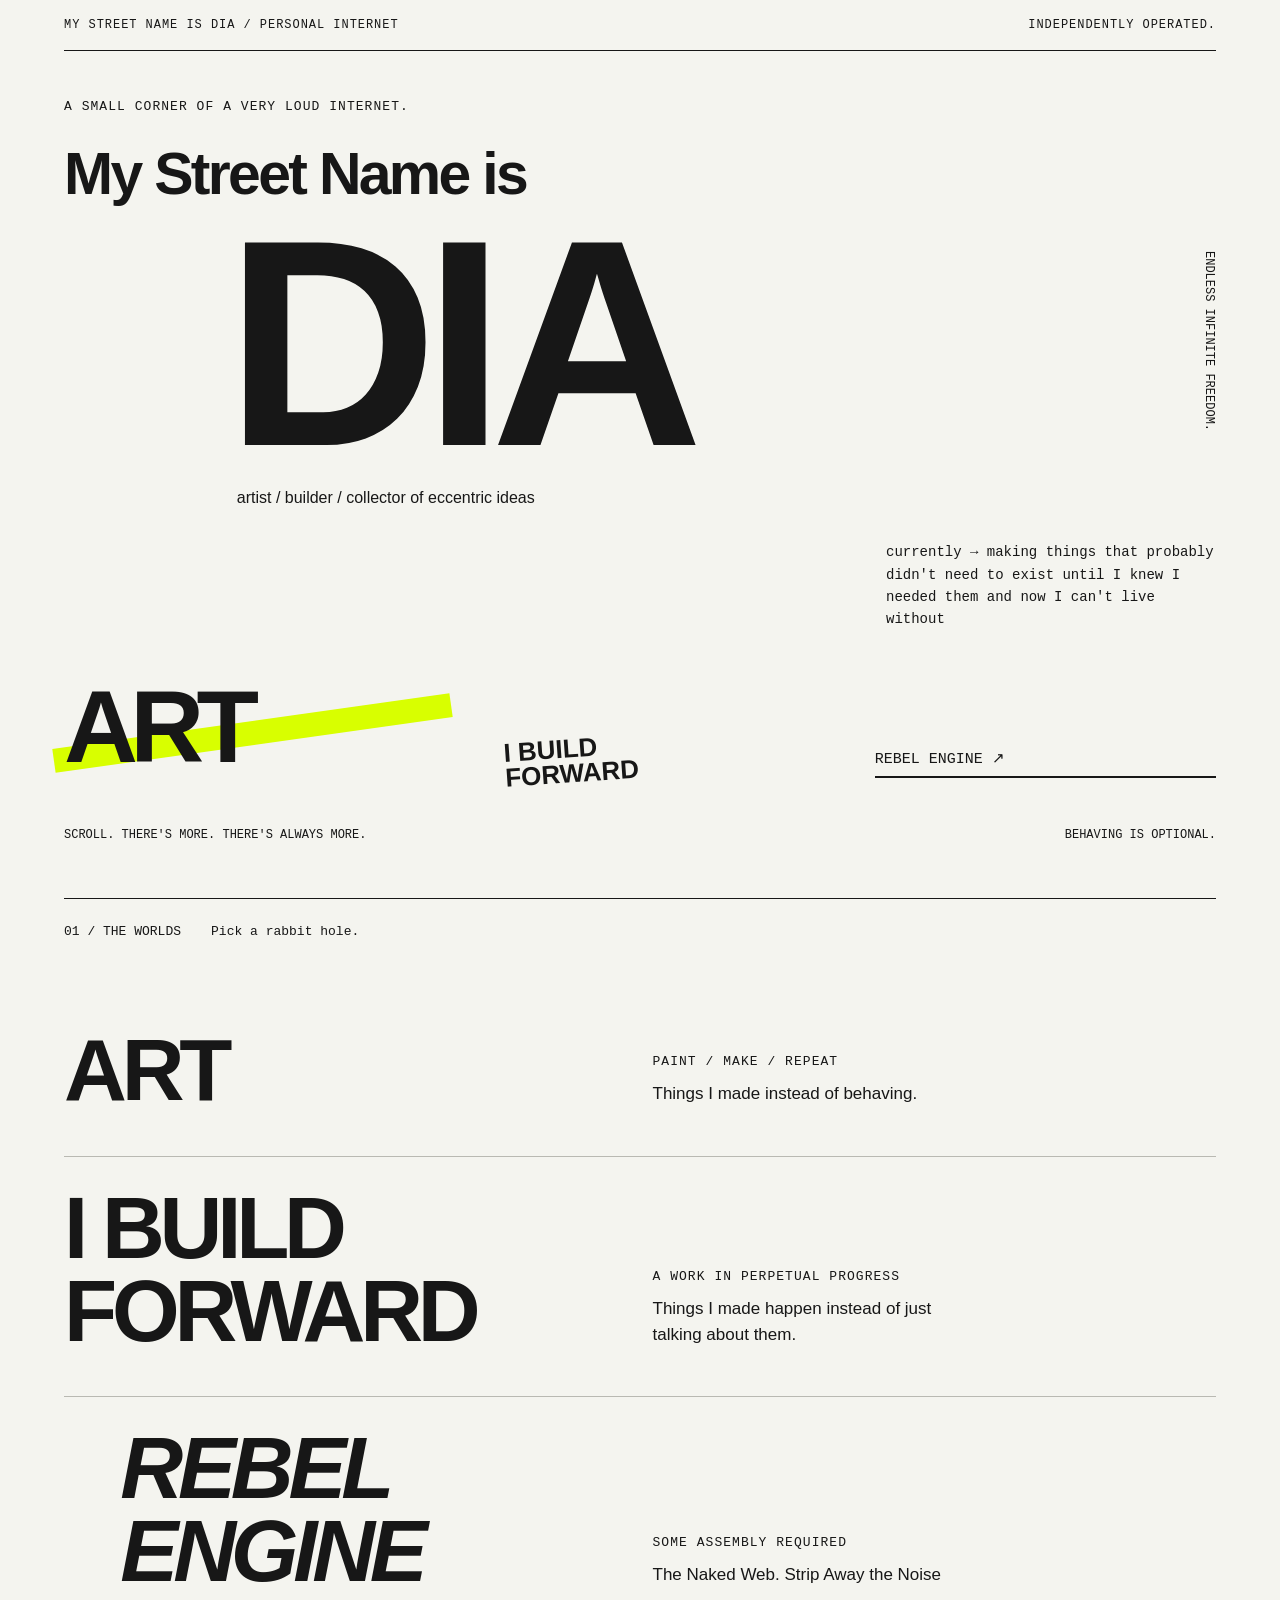
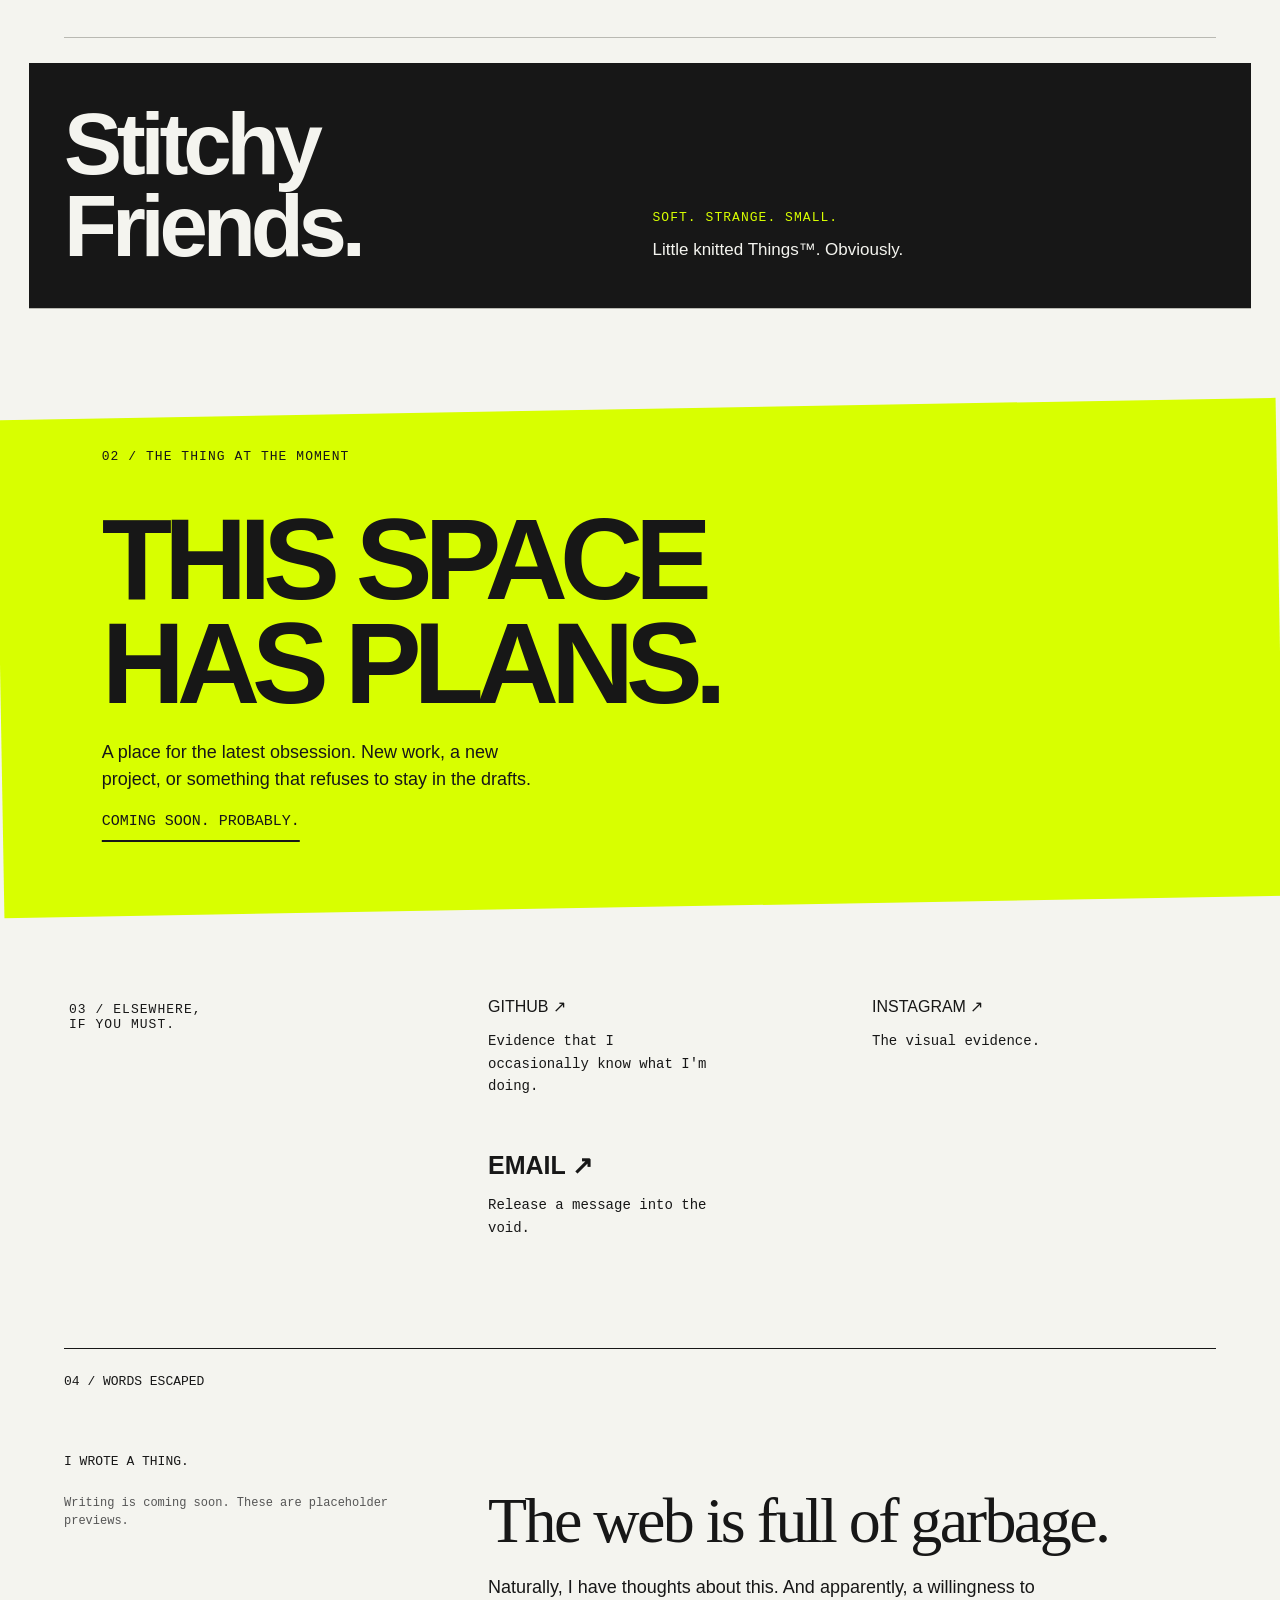
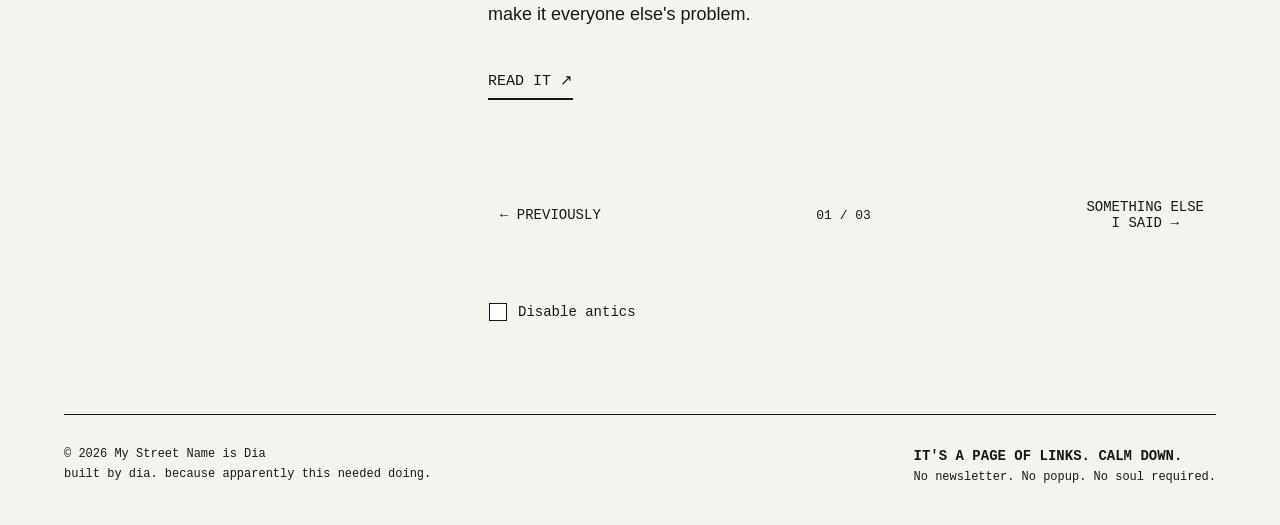
==== index.html @ e74096e7 "Add initial site" ====
<!doctype html>
<html lang="en">
<head>
<meta charset="utf-8"><meta name="viewport" content="width=device-width,initial-scale=1">
<meta name="description" content="Artist, builder, collector of eccentric ideas. A small corner of the internet belonging to Dia.">
<title>My Street Name is Dia</title>
<style>
:root{--paper:#f4f4ef;--ink:#171717;--acid:#d8ff00;--rule:#b9b9b2}*{box-sizing:border-box}html{scroll-behavior:smooth}body{margin:0;background:var(--paper);color:var(--ink);font-family:Arial,Helvetica,sans-serif}a{color:inherit}button{font:inherit;color:inherit}a:focus-visible,button:focus-visible{outline:3px solid #5850df;outline-offset:7px}::selection{background:var(--acid)}.skip{position:absolute;left:16px;top:-100px;background:var(--acid);padding:12px;z-index:5}.skip:focus{top:16px}.top{display:flex;justify-content:space-between;border-bottom:1px solid var(--ink);padding:18px 0;font:12px monospace;letter-spacing:.08em}.shell{max-width:1440px;margin:auto;padding:0 5vw}.hero{position:relative;min-height:760px;padding-top:48px}.eyebrow{font:13px monospace;letter-spacing:.08em;text-transform:uppercase}.name{font-size:clamp(76px,13.3vw,192px);letter-spacing:-.085em;line-height:.82;margin:28px 0 24px;font-weight:900}.name span{display:block}.name span:last-child{margin-left:14%}.identity{margin:26px 0 0 15%;font-size:16px}.current{max-width:330px;margin:34px 0 0 auto;font:14px/1.6 monospace}.landing-links{display:grid;grid-template-columns:1.2fr 1fr 1fr;align-items:end;margin-top:45px;gap:30px}.destination{border:0;background:none;cursor:pointer;padding:0;text-align:left;position:relative}.destination:hover{text-decoration:underline;text-decoration-thickness:3px;text-underline-offset:8px}.art{font-size:clamp(60px,8vw,116px);font-weight:900;letter-spacing:-.075em;line-height:1}.art:before{content:'';position:absolute;left:-12px;right:5%;top:44%;height:24px;background:var(--acid);transform:rotate(-8deg);z-index:-1}.hero .art{isolation:isolate}.forward{font-size:26px;font-weight:800;line-height:.95;transform:rotate(-4deg)}.engine{font:15px monospace;border-bottom:2px solid var(--ink);padding-bottom:8px}.below{display:flex;justify-content:space-between;margin-top:50px;padding-bottom:26px;font:12px monospace}.margin-note{writing-mode:vertical-rl;position:absolute;right:0;top:200px;font:12px monospace}.worlds{border-top:1px solid var(--ink);padding-top:25px;margin-top:30px}.section-index{display:flex;gap:30px;font:13px monospace;margin-bottom:60px}.world{position:relative;border-bottom:1px solid var(--rule);padding:30px 0 44px;display:grid;grid-template-columns:1fr 1fr;align-items:end;gap:25px}.world h2{font-size:clamp(50px,6.8vw,98px);font-weight:900;letter-spacing:-.06em;line-height:.95;margin:0}.world p{font-size:17px;line-height:1.5;margin:0 0 5px;max-width:330px}.world:nth-of-type(3) h2{margin-left:10%;font-style:italic}.world:nth-of-type(4){background:var(--ink);color:var(--paper);padding:40px 3%;margin:25px -3%}.world:nth-of-type(4) .eyebrow{color:var(--acid)}.world:nth-of-type(5) h2{font-family:Georgia,serif;font-weight:400}.world .eyebrow{display:block;margin-bottom:12px}.feature{background:var(--acid);margin:100px -5vw 90px;padding:40px 8vw 65px;transform:rotate(-1deg)}.feature-inner{max-width:1200px;margin:auto;transform:rotate(1deg)}.feature h2{font-size:clamp(60px,9vw,128px);line-height:.9;letter-spacing:-.07em;margin:44px 0 24px;max-width:900px}.feature p{font-size:18px;max-width:440px;line-height:1.5}.feature button{font:15px monospace;border-bottom:2px solid;padding-bottom:10px}.elsewhere{display:grid;grid-template-columns:1fr 2fr;gap:60px;padding:0 0 95px}.socials{display:grid;grid-template-columns:1fr 1fr;gap:40px}.socials button{font-size:25px;font-weight:800}.socials p{font:14px/1.6 monospace;max-width:220px}.writing{border-top:1px solid var(--ink);padding:25px 0 80px;position:relative}.writing-layout{display:grid;grid-template-columns:1fr 2fr;gap:60px}.blog-label{margin:5px 0;font:13px monospace}.writing h2{font-family:Georgia,serif;font-size:clamp(42px,5vw,74px);font-weight:400;line-height:1.05;letter-spacing:-.04em;margin:38px 0 20px;max-width:760px}.excerpt{font-size:18px;line-height:1.5;max-width:560px}.read{margin:25px 0;font:15px monospace;border-bottom:2px solid;padding-bottom:8px}.navigation{display:flex;justify-content:space-between;gap:20px;min-height:100px;align-items:center;margin-top:40px}.navigation button{border:0;background:none;padding:18px 12px;min-height:48px;font:14px monospace;cursor:pointer}.wander{animation:drift 8s ease-in-out infinite alternate}.wander:nth-child(2){animation-delay:-4s}.wander:hover,.wander:focus-visible{animation-play-state:paused}.count{font:13px monospace}.sample{font:12px/1.5 monospace;color:#555;display:block;margin-top:25px}footer{border-top:1px solid var(--ink);padding:30px 0 40px;display:flex;justify-content:space-between;gap:30px;font:12px/1.6 monospace}footer strong{font-size:14px}.notice{position:fixed;bottom:20px;left:50%;transform:translateX(-50%);padding:14px 20px;background:var(--ink);color:white;font:14px/1.4 monospace;max-width:90vw;z-index:10;box-shadow:5px 5px 0 var(--acid)}.notice:empty{display:none}@keyframes drift{from{transform:translate(-12px,12px) rotate(-3deg)}to{transform:translate(24px,-16px) rotate(3deg)}}@media(min-width:1441px){.feature{margin-left:calc((1440px - 100vw)/2 - 72px);margin-right:calc((1440px - 100vw)/2 - 72px)}}@media(max-width:700px){.shell{padding:0 6vw}.top{font-size:12px}.top span:last-child{max-width:110px;text-align:right}.hero{min-height:650px;padding-top:38px}.name{font-size:clamp(60px,17vw,119px);margin-top:26px}.name span:last-child{margin:0}.identity{margin:24px 0 0;font-size:14px;max-width:245px;line-height:1.5}.current{margin:25px 15px 0 auto;max-width:250px;font-size:12px}.margin-note{top:180px;right:-8px;font-size:12px}.landing-links{grid-template-columns:1fr 1fr;gap:25px 15px;margin-top:35px}.art{font-size:80px}.forward{font-size:23px}.engine{grid-column:2;margin-top:5px;font-size:13px}.below{margin-top:35px}.below span:last-child{max-width:120px;text-align:right}.worlds{margin-top:0}.section-index{margin-bottom:25px;gap:20px}.world{grid-template-columns:1fr;gap:20px;padding:30px 0}.world h2{font-size:55px}.world p{font-size:16px;margin-left:15%;max-width:260px}.world:nth-of-type(3) h2{margin-left:5%}.world:nth-of-type(4){padding:32px 6%;margin:20px -6%}.feature{margin:65px -6vw;padding:30px 6vw 40px}.feature h2{font-size:70px;margin-top:35px}.feature p{font-size:16px}.elsewhere,.writing-layout{grid-template-columns:1fr;gap:25px}.elsewhere{padding-bottom:60px}.socials{gap:20px}.socials button{font-size:23px}.socials p{font-size:13px}.writing{padding-bottom:50px}.writing h2{font-size:45px;margin-top:25px}.navigation{gap:8px;margin-top:20px}.navigation button{font-size:12px;padding:18px 0}.count{font-size:12px}footer{flex-direction:column;gap:20px}}@media(hover:none),(pointer:coarse){.wander{animation:drift 8s ease-in-out infinite alternate}}

.motion-review{margin-top:24px;font:12px/1.6 monospace;color:#555}.motion-review button{display:block;margin-top:10px;padding:10px 12px;border:1px solid #555;background:transparent;cursor:pointer;min-height:44px}
body.antics-on .wander{animation:drift 8s ease-in-out infinite alternate!important}
body.antics-on #next{animation-delay:-4s!important}
body.antics-on .wander:hover,body.antics-on .wander:focus-visible{animation-play-state:paused!important}

.forward{transition:transform 1.1s cubic-bezier(.22,.8,.3,1)}
.forward.ducking{transform:translateY(-70px) rotate(7deg)}
.forward:focus-visible{transform:rotate(-4deg)!important}
.optional-mischief{display:inline-block;cursor:pointer;transition:transform .25s ease-out;user-select:none}
.elsewhere-mischief{align-self:start;position:relative;z-index:4;transition:transform .85s cubic-bezier(.2,.75,.25,1),opacity .2s ease;width:max-content;max-width:100%;background:var(--paper);padding:5px;transform-origin:center}
.elsewhere-mischief.relocated{background:var(--acid);box-shadow:6px 6px 0 var(--ink)}

body.antics-on .forward{transition:transform 1.1s cubic-bezier(.22,.8,.3,1)!important;transform:rotate(-4deg)!important}
body.antics-on .forward.ducking{transform:translateY(-70px) rotate(7deg)!important}
body.antics-on .forward:focus-visible{transform:rotate(-4deg)!important}
body.antics-on .optional-mischief{transition:transform .25s ease-out!important;transform:var(--escape-transform,none)!important}
body.antics-on .elsewhere-mischief{transition:transform .85s cubic-bezier(.2,.75,.25,1),opacity .2s ease!important;transform:var(--elsewhere-transform,none)!important}

.destination{text-decoration:none;display:inline-block}
.antics-switch{margin-top:25px;font:14px monospace;display:flex;align-items:center;gap:20px;min-height:44px}
.antics-switch label{cursor:pointer;display:flex;gap:10px;align-items:center;min-height:44px}
.checkbox-wrap{position:relative;display:inline-flex;align-items:center;justify-content:center;width:20px;height:20px}
.checkbox-wrap input{appearance:none;width:18px;height:18px;border:1px solid var(--ink);border-radius:0;background:white;margin:0;cursor:pointer}
.runaway-check{position:absolute;pointer-events:none;font:bold 22px Arial;opacity:0}
.refusing .runaway-check{animation:check-escape 1s ease-in forwards}
.switch-response{font-size:12px}
@keyframes check-escape{0%,20%{opacity:1;transform:translate(0,0) rotate(0)}65%{opacity:1;transform:translate(22px,25px) rotate(65deg)}100%{opacity:0;transform:translate(45px,60px) rotate(130deg)}}


body.antics-on .runaway-check{display:block}
body.antics-on .refusing .runaway-check{animation:check-escape 1s ease-in forwards!important}

.street-name .name-intro{font-size:clamp(28px,4.6vw,66px);line-height:1.1;letter-spacing:-.045em;margin-bottom:15px}
.street-name .name-dia{margin-left:14%;font-size:clamp(140px,23vw,310px);text-transform:uppercase;line-height:.82}
@media(max-width:700px){.street-name .name-intro{font-size:clamp(25px,7.5vw,48px)}.street-name .name-dia{margin-left:8%;font-size:clamp(128px,39vw,240px)}}
.email-tease{font-size:25px;font-weight:800;cursor:pointer}.email-tease:focus-visible{outline:3px solid #5850df;outline-offset:7px}@media(max-width:700px){.email-tease{font-size:23px}}

.email-stage{position:relative;display:inline-block}
.email-tooltip{position:absolute;bottom:calc(100% + 14px);left:-14px;width:min(310px,78vw);padding:16px 18px;background:#d8ff00;color:#171717;box-shadow:7px 7px 0 #171717;border:2px solid #171717;transform:rotate(-4deg);z-index:20;user-select:none;-webkit-user-select:none;cursor:default}
.email-tooltip[hidden]{display:none}
.email-tooltip-label{display:block;font:bold 12px monospace;letter-spacing:.04em}
.email-tooltip canvas{display:block;width:100%;height:42px;user-select:none;-webkit-user-select:none}
.email-tooltip-aside{display:block;font:12px/1.5 monospace}
</style>
</head>
<body class="antics-on">
<a class="skip" href="#main">Skip to content</a>
<div class="shell"><header class="top"><span>MY STREET NAME IS DIA / PERSONAL INTERNET</span><span>INDEPENDENTLY OPERATED.</span></header>
<main id="main"><section class="hero" aria-labelledby="name"><div class="eyebrow">A small corner of a very loud internet.</div><h1 class="name street-name" id="name"><span class="name-intro">My Street Name is</span><span class="name-dia">Dia</span></h1><p class="identity">artist / builder / collector of eccentric ideas</p><p class="current">currently → making things that probably didn't need to exist until I knew I needed them and now I can't live without</p><span class="margin-note" aria-hidden="true">ENDLESS INFINITE FREEDOM.</span><nav class="landing-links" aria-label="Primary destinations"><a class="destination art" href="https://artcollective.live/">ART</a><a class="destination forward" href="https://www.linkedin.com/in/diasommerer/">I BUILD<br>FORWARD</a><a class="destination engine" href="https://rebelengine.xyz/">REBEL ENGINE ↗</a></nav><div class="below"><span>SCROLL. THERE'S MORE. THERE'S ALWAYS MORE.</span><span class="optional-mischief">BEHAVING IS OPTIONAL.</span></div></section>
<section class="worlds" aria-label="Major worlds"><div class="section-index"><span>01 / THE WORLDS</span><span>Pick a rabbit hole.</span></div><article class="world"><h2><a class="destination" href="https://artcollective.live/">ART</a></h2><p><span class="eyebrow">Paint / make / repeat</span>Things I made instead of behaving.</p></article><article class="world"><h2><a class="destination" href="https://www.linkedin.com/in/diasommerer/">I BUILD<br>FORWARD</a></h2><p><span class="eyebrow">A work in perpetual progress</span>Things I made happen instead of just talking about them.</p></article><article class="world"><h2><a class="destination" href="https://rebelengine.xyz/">REBEL<br>ENGINE</a></h2><p><span class="eyebrow">Some assembly required</span>The Naked Web. Strip Away the Noise</p></article><article class="world"><h2><a class="destination" href="https://stitchyfriends.xyz/">Stitchy<br>Friends.</a></h2><p><span class="eyebrow">Soft. Strange. Small.</span>Little knitted Things™. Obviously.</p></article></section>
<section class="feature" aria-labelledby="featured"><div class="feature-inner"><div class="eyebrow">02 / THE THING AT THE MOMENT</div><h2 id="featured">THIS SPACE<br>HAS PLANS.</h2><p>A place for the latest obsession. New work, a new project, or something that refuses to stay in the drafts.</p><button class="destination" data-destination="Current feature">COMING SOON. PROBABLY.</button></div></section>
<section class="elsewhere" aria-label="Social and contact destinations"><div class="eyebrow elsewhere-mischief">03 / ELSEWHERE,<br>IF YOU MUST.</div><div class="socials"><div><a class="destination" href="https://github.com/diainspace/">GITHUB ↗</a><p>Evidence that I occasionally know what I'm doing.</p></div><div><a class="destination" href="https://www.instagram.com/diasommerer/">INSTAGRAM ↗</a><p>The visual evidence.</p></div><div><span class="email-stage"><span class="destination email-tease" tabindex="0" aria-disabled="true" aria-describedby="email-note">EMAIL ↗</span><span class="email-tooltip" id="email-note" role="tooltip" hidden><span class="email-tooltip-label">Here you go!</span><canvas id="email-ink" role="img"></canvas><span class="email-tooltip-aside">can't wait to hear from you!</span></span></span><p>Release a message into the void.</p></div></div></section>
<section class="writing" aria-labelledby="post-title"><div class="section-index"><span>04 / WORDS ESCAPED</span></div><div class="writing-layout"><div><p class="blog-label" id="blog-label">I WROTE A THING.</p><span class="sample">Writing is coming soon. These are placeholder previews.</span></div><div><div id="post" aria-live="polite" aria-atomic="true"><h2 id="post-title">The web is full of garbage.</h2><p class="excerpt" id="excerpt">Naturally, I have thoughts about this. And apparently, a willingness to make it everyone else's problem.</p></div><button class="destination read" data-destination="Blog post">READ IT ↗</button><div class="navigation" aria-label="Sample post navigation"><button class="wander" id="previous" aria-label="Previous sample post">← PREVIOUSLY</button><span class="count" id="count">01 / 03</span><button class="wander" id="next" aria-label="Next sample post">SOMETHING ELSE<br>I SAID →</button></div><div class="antics-switch"><label><span class="checkbox-wrap"><input id="disable-antics" type="checkbox"><span class="runaway-check" aria-hidden="true">✓</span></span> Disable antics</label><span class="switch-response" id="switch-response" role="status"></span></div></div></div></section></main>
<footer><span>© <span id="year">2026</span> My Street Name is Dia<br>built by dia. because apparently this needed doing.</span><span><strong>IT'S A PAGE OF LINKS. CALM DOWN.</strong><br>No newsletter. No popup. No soul required.</span></footer></div><div class="notice" role="status" id="notice"></div>
<script>
// Optional EasyBlog endpoint: fill in blogFeed when the public JSON feed is ready.
const destinations={art:'',forward:'',engine:'',stitchy:'',featured:'',github:'',instagram:'',email:'',blogFeed:''};
const samples=[{label:'I WROTE A THING.',title:'The web is full of garbage.',excerpt:"Naturally, I have thoughts about this. And apparently, a willingness to make it everyone else's problem."},{label:'NEW FROM THE BRAIN',title:'Make it before it makes sense.',excerpt:'An argument for following the questionable idea just far enough to find out what it wants.'},{label:'I HAVE OPINIONS',title:'A little less algorithm. A little more human.',excerpt:'On making small things, in public, without asking the internet for permission.'}];
let selected=0,noticeTimer;
function showPost(direction){selected=(selected+direction+samples.length)%samples.length;const post=samples[selected];document.getElementById('blog-label').textContent=post.label;document.getElementById('post-title').textContent=post.title;document.getElementById('excerpt').textContent=post.excerpt;document.getElementById('count').textContent=String(selected+1).padStart(2,'0')+' / '+String(samples.length).padStart(2,'0');}
document.getElementById('previous').addEventListener('click',()=>showPost(-1));document.getElementById('next').addEventListener('click',()=>showPost(1));
document.querySelectorAll('[data-destination]').forEach(control=>control.addEventListener('click',()=>{const notice=document.getElementById('notice');if(control.dataset.destination==='Blog post'&&samples[selected].url){window.location.assign(samples[selected].url);return;}notice.textContent=control.dataset.destination==='Current feature'?"I'm getting to it.":control.dataset.destination+' — destination to be added.';clearTimeout(noticeTimer);noticeTimer=setTimeout(()=>notice.textContent='',3000);}));
document.getElementById('year').textContent=new Date().getFullYear();
const disableAntics=document.getElementById('disable-antics');
let checkboxTimer,checkboxClicks=0;
const refusalMessages=['Nice try.','Still no.','You seem committed to this.','Have you considered behaving?','The checkbox has filed a complaint.','This is becoming a you problem.','Fine. One more click.'];
disableAntics.addEventListener('click',event=>{
 event.preventDefault();
 disableAntics.checked=false;
 const wrapper=document.querySelector('.checkbox-wrap');
 wrapper.classList.remove('refusing');
 void wrapper.offsetWidth;
 wrapper.classList.add('refusing');
 document.getElementById('switch-response').textContent=refusalMessages[checkboxClicks%refusalMessages.length];
 checkboxClicks++;
 clearTimeout(checkboxTimer);
 checkboxTimer=setTimeout(()=>{wrapper.classList.remove('refusing');document.getElementById('switch-response').textContent='';},1800);
});
// Antics are deliberately always enabled.
function mischiefAllowed(){return true;}
const forwardControl=document.querySelector('.forward');
let duckedThisVisit=false,duckTimer;
forwardControl.addEventListener('pointerenter',()=>{
 if(!mischiefAllowed()||duckedThisVisit||forwardControl.matches(':focus-visible'))return;
 duckedThisVisit=true;
 forwardControl.classList.add('ducking');
 duckTimer=setTimeout(()=>forwardControl.classList.remove('ducking'),1100);
});
forwardControl.addEventListener('focus',()=>{clearTimeout(duckTimer);forwardControl.classList.remove('ducking');});
document.querySelector('.hero').addEventListener('pointerleave',()=>{duckedThisVisit=false;});
const optional=document.querySelector('.optional-mischief');
let optionalTimer,escapeCount=0;
optional.addEventListener('pointerenter',()=>{
 if(!mischiefAllowed())return;
 escapeCount++;
 const escapeTransform='translate('+((escapeCount%2?-1:1)*70)+'px,'+(-30-(escapeCount%3)*15)+'px) rotate('+((escapeCount%2?-1:1)*6)+'deg)';
 optional.style.transform=escapeTransform;optional.style.setProperty('--escape-transform',escapeTransform);
 clearTimeout(optionalTimer);
 optionalTimer=setTimeout(()=>{optional.style.transform='';optional.style.removeProperty('--escape-transform');},1800);
});
const elsewhere=document.querySelector('.elsewhere-mischief');
let relocated=false,relocationLocked=false,relocationTimer,elsewhereEscapes=0;
function relocateElsewhere(){
 if(!mischiefAllowed()||relocationLocked)return;
 relocationLocked=true;
 elsewhereEscapes++;
 if(elsewhereEscapes>=4){
  elsewhere.style.opacity='0';
  elsewhere.style.pointerEvents='none';
  relocationTimer=setTimeout(()=>{
   elsewhere.style.transition='none';
   elsewhere.style.transform='';elsewhere.style.removeProperty('--elsewhere-transform');
   elsewhere.classList.remove('relocated');
   elsewhereEscapes=0;relocated=false;
   // Reset position while invisible, then let it magically return home.
   requestAnimationFrame(()=>requestAnimationFrame(()=>{
    elsewhere.style.opacity='';elsewhere.style.pointerEvents='';elsewhere.style.transition='';
    relocationLocked=false;
   }));
  },1600);
  return;
 }
 // Choose a new visible spot, far from the control's current location.
 const current=elsewhere.getBoundingClientRect();
 const currentTransform=new DOMMatrixReadOnly(getComputedStyle(elsewhere).transform);
 const originX=current.left-currentTransform.m41;
 const originY=current.top-currentTransform.m42;
 const width=elsewhere.offsetWidth,height=elsewhere.offsetHeight;
 const padding=24;
 const maxX=Math.max(padding,innerWidth-width-padding);
 const maxY=Math.max(padding,innerHeight-height-padding);
 let x=padding,y=padding;
 for(let attempt=0;attempt<12;attempt++){
  x=padding+Math.random()*(maxX-padding);
  y=padding+Math.random()*(maxY-padding);
  if(Math.hypot(x-current.left,y-current.top)>Math.min(240,innerWidth*.4))break;
 }
 const rotation=(Math.random()-.5)*30;
 const destination='translate('+(x-originX)+'px,'+(y-originY)+'px) rotate('+rotation+'deg)';
 elsewhere.style.transform=destination;
 elsewhere.style.setProperty('--elsewhere-transform',destination);
 elsewhere.classList.add('relocated');relocated=true;
 relocationTimer=setTimeout(()=>{relocationLocked=false;},950);
}
elsewhere.addEventListener('pointerenter',()=>{if(mischiefAllowed())relocateElsewhere();});
elsewhere.addEventListener('pointerdown',relocateElsewhere);
function resetMischief(){
 clearTimeout(duckTimer);clearTimeout(optionalTimer);clearTimeout(relocationTimer);
 forwardControl.classList.remove('ducking');optional.style.transform='';optional.style.removeProperty('--escape-transform');
 elsewhere.style.transform='';elsewhere.style.removeProperty('--elsewhere-transform');elsewhere.classList.remove('relocated');
 elsewhere.style.opacity='';elsewhere.style.pointerEvents='';elsewhere.style.transition='';elsewhereEscapes=0;
 relocated=false;relocationLocked=false;
}
window.addEventListener('resize',resetMischief);


// Source obfuscation, not encryption. Canvas makes the displayed text nonselectable.
const emailGlyphs=[60, 57, 37, 40, 61, 44, 40, 39, 48, 62, 40, 51, 44, 9, 46, 36, 40, 32, 37, 103, 42, 38, 36];
const emailAddress=emailGlyphs.map(value=>String.fromCharCode(value^73)).join('');
const emailTrigger=document.querySelector('.email-tease');
const emailTooltip=document.querySelector('.email-tooltip');
const emailInk=document.getElementById('email-ink');
const emailContext=emailInk.getContext('2d');
emailInk.width=550;emailInk.height=84;
emailContext.font='bold 30px monospace';emailContext.fillStyle='#171717';
emailContext.fillText(emailAddress,0,52);
emailInk.setAttribute('aria-label',emailAddress);
let emailDismissed=false;
function showEmail(){if(!emailDismissed)emailTooltip.hidden=false;}
function hideEmail(){emailTooltip.hidden=true;emailDismissed=true;}
emailTrigger.addEventListener('pointerenter',showEmail);
emailTrigger.addEventListener('focus',showEmail);
emailTrigger.addEventListener('pointerleave',hideEmail);
emailTrigger.addEventListener('blur',()=>{hideEmail();emailDismissed=false;});
emailTrigger.addEventListener('pointerdown',event=>{event.preventDefault();hideEmail();});
emailTrigger.addEventListener('keydown',event=>{if(event.key==='Enter'||event.key===' '||event.key==='Escape'){event.preventDefault();hideEmail();}});
emailTooltip.addEventListener('pointerenter',hideEmail);
emailTooltip.addEventListener('pointerdown',hideEmail);
document.querySelector('.email-stage').addEventListener('pointerleave',()=>{hideEmail();emailDismissed=false;});
for(const eventName of ['copy','cut','contextmenu','selectstart','dragstart']){
 document.addEventListener(eventName,event=>{if(!emailTooltip.hidden){event.preventDefault();hideEmail();}},true);
}
document.addEventListener('keydown',event=>{if(!emailTooltip.hidden&&((event.ctrlKey||event.metaKey)&&['c','x','a'].includes(event.key.toLowerCase())||event.key==='Escape')){event.preventDefault();hideEmail();}},true);


async function loadBlogFeed(){
 if(!destinations.blogFeed)return;
 try{
  const response=await fetch(destinations.blogFeed,{credentials:'omit',signal:AbortSignal.timeout(8000)});
  if(!response.ok)throw new Error('Feed unavailable');
  const data=await response.json();
  if(!Array.isArray(data))throw new Error('Expected an array');
  const posts=data.filter(post=>{
   if(!post||typeof post.title!=='string'||!post.title.trim()||typeof post.url!=='string')return false;
   try{const url=new URL(post.url);return ['https:','http:'].includes(url.protocol)&&Number.isFinite(Date.parse(post.date));}catch{return false;}
  }).sort((a,b)=>Date.parse(b.date)-Date.parse(a.date)).slice(0,6);
  if(!posts.length)throw new Error('No valid posts');
  samples.splice(0,samples.length,...posts.map(post=>({label:'I WROTE A THING.',title:post.title,excerpt:typeof post.excerpt==='string'?post.excerpt:'',url:post.url})));
  selected=0;showPost(0);
  document.querySelector('.writing .sample').hidden=true;
  document.querySelector('.navigation').hidden=posts.length<2;
 }catch{
  document.querySelector('.writing .sample').textContent='The words are taking their time. Check back later.';
 }
}
loadBlogFeed();

</script>

<!-- Cloudflare Web Analytics --><script type='module' src='https://static.cloudflareinsights.com/beacon.min.js' data-cf-beacon='{"token": "fa8f8c5c296a492f874f1be118456152"}'></script><!-- End Cloudflare Web Analytics -->
</body></html>
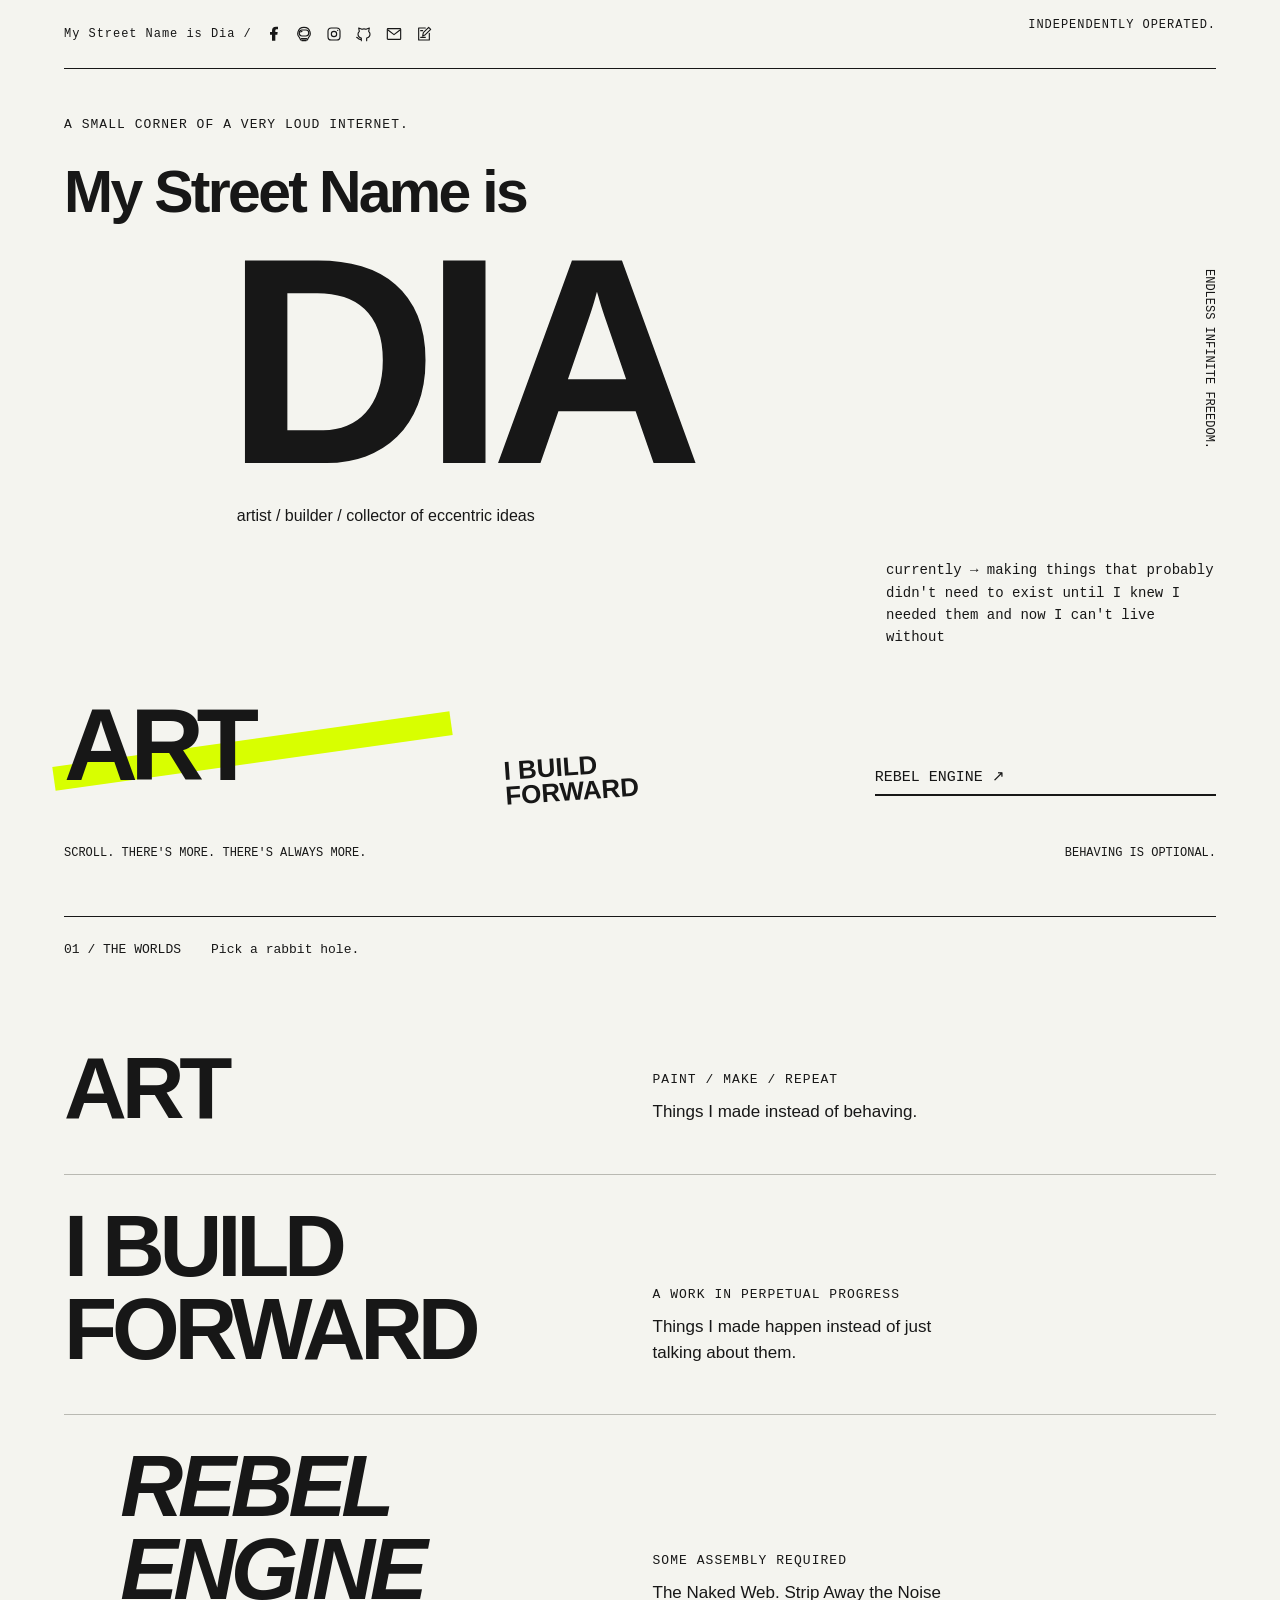
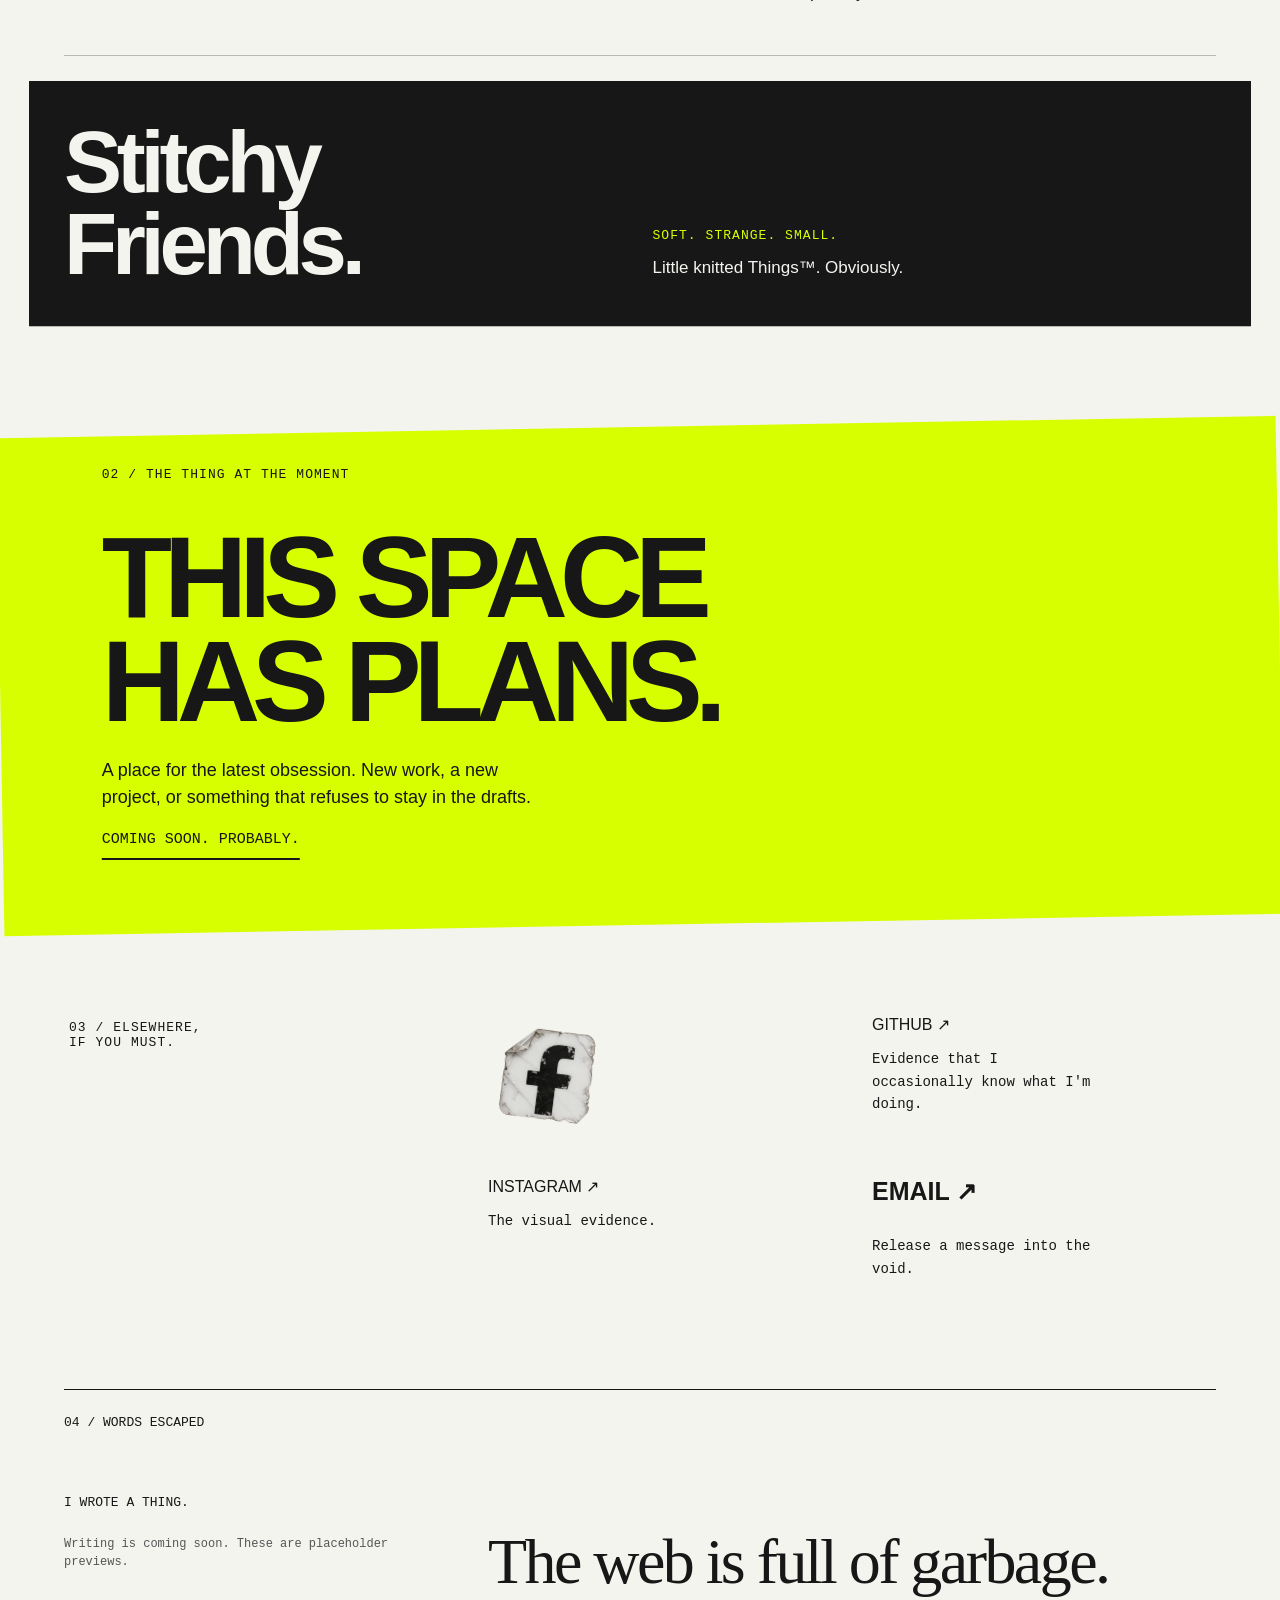
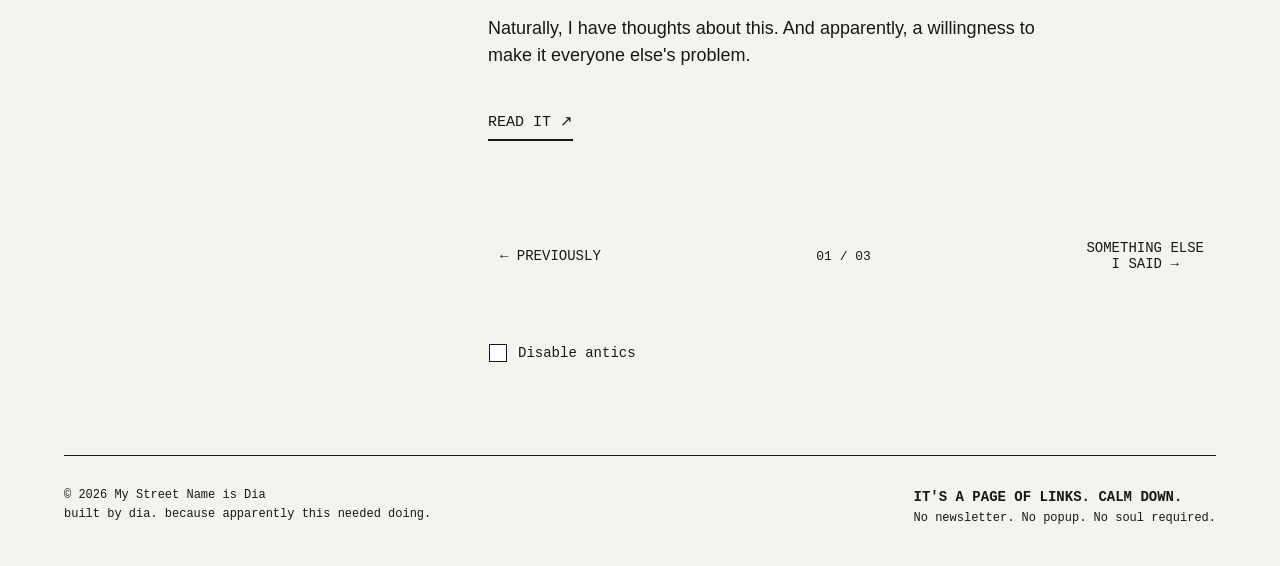
==== commit 45bba80d: "Minor updates for social header, animated gif, fixes for safari mobile. Verified touch-event logic f" ====
--- a/index.html
+++ b/index.html
@@ -50,15 +50,31 @@
 .email-tooltip-label{display:block;font:bold 12px monospace;letter-spacing:.04em}
 .email-tooltip canvas{display:block;width:100%;height:42px;user-select:none;-webkit-user-select:none}
 .email-tooltip-aside{display:block;font:12px/1.5 monospace}
+.facebook-sticker{display:inline-block;transform:rotate(7deg);padding:4px;min-width:44px;min-height:44px}.facebook-sticker img{display:block;width:110px;height:110px;object-fit:contain}.facebook-sticker:focus-visible{outline:3px solid #5850df;outline-offset:5px}
+
+.browser-hint{position:fixed;top:12px;left:12px;right:12px;margin:auto;max-width:540px;background:var(--acid);color:var(--ink);border:2px solid var(--ink);box-shadow:5px 5px 0 var(--ink);padding:16px 50px 16px 16px;z-index:50;font:14px/1.5 monospace}
+.browser-hint[hidden]{display:none}.browser-hint p{margin:0 0 8px}.browser-hint button{background:none;border:0;cursor:pointer;min-height:44px;text-decoration:underline}.browser-hint .hint-close{position:absolute;right:3px;top:3px;width:44px;font-size:22px;text-decoration:none}
+.email-tease{min-height:44px;min-width:44px;touch-action:manipulation;-webkit-touch-callout:none}.email-tooltip{-webkit-touch-callout:none}
+
+.header-identity{display:flex;align-items:center;flex-wrap:wrap;gap:8px}.header-socials{display:flex;align-items:center;gap:2px}.header-social{display:inline-flex;align-items:center;justify-content:center;width:28px;height:32px;min-width:28px;min-height:32px;padding:0;cursor:pointer}.header-social img{display:block;width:16px;height:16px}.header-email .email-tooltip{bottom:auto;top:calc(100% + 12px);left:auto;right:-55px}.header-socials .email-tease{font-size:inherit;font-weight:normal}.top .header-identity span:last-child{max-width:none;text-align:left}@media(max-width:700px){.top{gap:12px;align-items:flex-start}.header-socials{gap:0}.header-social{width:32px;height:44px;min-width:32px;min-height:44px}.top>span:last-child{max-width:100px}.header-email .email-tooltip{right:-40px}}
+
+/* Generated 4x4 smolder sequence: a separate transparent image asset. */
+.facebook-sticker{position:relative}
+.facebook-sticker::after{content:'';position:absolute;inset:4px;background-image:url('assets/facebook-smolder-sprite.png');background-repeat:no-repeat;background-size:400% 400%;background-position:0 0;opacity:0;pointer-events:none}
+.facebook-sticker:hover::after,.facebook-sticker:focus-visible::after{opacity:1;animation:facebook-smolder 5s steps(1,end) infinite alternate}
+.facebook-sticker:hover img,.facebook-sticker:focus-visible img{opacity:0}
+@keyframes facebook-smolder{0.0000%{background-position:0.0000% 0.0000%}6.6667%{background-position:33.3333% 0.0000%}13.3333%{background-position:66.6667% 0.0000%}20.0000%{background-position:100.0000% 0.0000%}26.6667%{background-position:0.0000% 33.3333%}33.3333%{background-position:33.3333% 33.3333%}40.0000%{background-position:66.6667% 33.3333%}46.6667%{background-position:100.0000% 33.3333%}53.3333%{background-position:0.0000% 66.6667%}60.0000%{background-position:33.3333% 66.6667%}66.6667%{background-position:66.6667% 66.6667%}73.3333%{background-position:100.0000% 66.6667%}80.0000%{background-position:0.0000% 100.0000%}86.6667%{background-position:33.3333% 100.0000%}93.3333%{background-position:66.6667% 100.0000%}100.0000%{background-position:100.0000% 100.0000%}}
 </style>
+<script src="assets/external-links.js" defer></script>
 </head>
 <body class="antics-on">
+<aside class="browser-hint" id="browser-hint" aria-label="Open in your browser" hidden><button class="hint-close" id="browser-hint-close" type="button" aria-label="Dismiss browser hint">×</button><p id="browser-hint-message"></p><button id="browser-hint-open" type="button" hidden>Try opening in Chrome</button></aside>
 <a class="skip" href="#main">Skip to content</a>
-<div class="shell"><header class="top"><span>MY STREET NAME IS DIA / PERSONAL INTERNET</span><span>INDEPENDENTLY OPERATED.</span></header>
-<main id="main"><section class="hero" aria-labelledby="name"><div class="eyebrow">A small corner of a very loud internet.</div><h1 class="name street-name" id="name"><span class="name-intro">My Street Name is</span><span class="name-dia">Dia</span></h1><p class="identity">artist / builder / collector of eccentric ideas</p><p class="current">currently → making things that probably didn't need to exist until I knew I needed them and now I can't live without</p><span class="margin-note" aria-hidden="true">ENDLESS INFINITE FREEDOM.</span><nav class="landing-links" aria-label="Primary destinations"><a class="destination art" href="https://artcollective.live/">ART</a><a class="destination forward" href="https://www.linkedin.com/in/diasommerer/">I BUILD<br>FORWARD</a><a class="destination engine" href="https://rebelengine.xyz/">REBEL ENGINE ↗</a></nav><div class="below"><span>SCROLL. THERE'S MORE. THERE'S ALWAYS MORE.</span><span class="optional-mischief">BEHAVING IS OPTIONAL.</span></div></section>
-<section class="worlds" aria-label="Major worlds"><div class="section-index"><span>01 / THE WORLDS</span><span>Pick a rabbit hole.</span></div><article class="world"><h2><a class="destination" href="https://artcollective.live/">ART</a></h2><p><span class="eyebrow">Paint / make / repeat</span>Things I made instead of behaving.</p></article><article class="world"><h2><a class="destination" href="https://www.linkedin.com/in/diasommerer/">I BUILD<br>FORWARD</a></h2><p><span class="eyebrow">A work in perpetual progress</span>Things I made happen instead of just talking about them.</p></article><article class="world"><h2><a class="destination" href="https://rebelengine.xyz/">REBEL<br>ENGINE</a></h2><p><span class="eyebrow">Some assembly required</span>The Naked Web. Strip Away the Noise</p></article><article class="world"><h2><a class="destination" href="https://stitchyfriends.xyz/">Stitchy<br>Friends.</a></h2><p><span class="eyebrow">Soft. Strange. Small.</span>Little knitted Things™. Obviously.</p></article></section>
+<div class="shell"><header class="top"><div class="header-identity"><span>My Street Name is Dia /</span><nav class="header-socials" aria-label="Social and writing destinations"><a class="header-social" href="https://www.facebook.com/diainspace" target="_blank" rel="noopener noreferrer" aria-label="Facebook" title="Facebook"><img src="assets/facebook.svg" width="16" height="16" alt=""></a><a class="header-social" href="https://m.me/diainspace" target="_blank" rel="noopener noreferrer" aria-label="Facebook Messenger" title="Facebook Messenger"><img src="assets/messenger-astronaut.svg" width="16" height="16" alt=""></a><a class="header-social" href="https://www.instagram.com/diasommerer/" target="_blank" rel="noopener noreferrer" aria-label="Instagram" title="Instagram"><img src="assets/instagram.svg" width="16" height="16" alt=""></a><a class="header-social" href="https://github.com/diainspace/" target="_blank" rel="noopener noreferrer" aria-label="GitHub" title="GitHub"><img src="assets/github.svg" width="16" height="16" alt=""></a><span class="email-stage header-email"><span class="email-tease header-social" tabindex="0" aria-label="Email address" aria-disabled="true" aria-describedby="header-email-note"><img src="assets/email.svg" width="16" height="16" alt=""></span><span class="email-tooltip" id="header-email-note" role="tooltip" hidden><span class="email-tooltip-label">Here you go!</span><canvas role="img"></canvas><span class="email-tooltip-aside">Can't wait to hear from you!</span></span></span><a class="header-social" href="https://everydaypeople.artcollective.live/" target="_blank" rel="noopener noreferrer" aria-label="Everyday People — writing" title="Everyday People — writing"><img src="assets/writing.svg" width="16" height="16" alt=""></a></nav></div><span>INDEPENDENTLY OPERATED.</span></header>
+<main id="main"><section class="hero" aria-labelledby="name"><div class="eyebrow">A small corner of a very loud internet.</div><h1 class="name street-name" id="name"><span class="name-intro">My Street Name is</span><span class="name-dia">Dia</span></h1><p class="identity">artist / builder / collector of eccentric ideas</p><p class="current">currently → making things that probably didn't need to exist until I knew I needed them and now I can't live without</p><span class="margin-note" aria-hidden="true">ENDLESS INFINITE FREEDOM.</span><nav class="landing-links" aria-label="Primary destinations"><a class="destination art" href="https://artcollective.live/" target="_blank" rel="noopener noreferrer">ART</a><a class="destination forward" href="https://www.linkedin.com/in/diasommerer/" target="_blank" rel="noopener noreferrer">I BUILD<br>FORWARD</a><a class="destination engine" href="https://rebelengine.xyz/" target="_blank" rel="noopener noreferrer">REBEL ENGINE ↗</a></nav><div class="below"><span>SCROLL. THERE'S MORE. THERE'S ALWAYS MORE.</span><span class="optional-mischief">BEHAVING IS OPTIONAL.</span></div></section>
+<section class="worlds" aria-label="Major worlds"><div class="section-index"><span>01 / THE WORLDS</span><span>Pick a rabbit hole.</span></div><article class="world"><h2><a class="destination" href="https://artcollective.live/" target="_blank" rel="noopener noreferrer">ART</a></h2><p><span class="eyebrow">Paint / make / repeat</span>Things I made instead of behaving.</p></article><article class="world"><h2><a class="destination" href="https://www.linkedin.com/in/diasommerer/" target="_blank" rel="noopener noreferrer">I BUILD<br>FORWARD</a></h2><p><span class="eyebrow">A work in perpetual progress</span>Things I made happen instead of just talking about them.</p></article><article class="world"><h2><a class="destination" href="https://rebelengine.xyz/" target="_blank" rel="noopener noreferrer">REBEL<br>ENGINE</a></h2><p><span class="eyebrow">Some assembly required</span>The Naked Web. Strip Away the Noise</p></article><article class="world"><h2><a class="destination" href="https://stitchyfriends.xyz/" target="_blank" rel="noopener noreferrer">Stitchy<br>Friends.</a></h2><p><span class="eyebrow">Soft. Strange. Small.</span>Little knitted Things™. Obviously.</p></article></section>
 <section class="feature" aria-labelledby="featured"><div class="feature-inner"><div class="eyebrow">02 / THE THING AT THE MOMENT</div><h2 id="featured">THIS SPACE<br>HAS PLANS.</h2><p>A place for the latest obsession. New work, a new project, or something that refuses to stay in the drafts.</p><button class="destination" data-destination="Current feature">COMING SOON. PROBABLY.</button></div></section>
-<section class="elsewhere" aria-label="Social and contact destinations"><div class="eyebrow elsewhere-mischief">03 / ELSEWHERE,<br>IF YOU MUST.</div><div class="socials"><div><a class="destination" href="https://github.com/diainspace/">GITHUB ↗</a><p>Evidence that I occasionally know what I'm doing.</p></div><div><a class="destination" href="https://www.instagram.com/diasommerer/">INSTAGRAM ↗</a><p>The visual evidence.</p></div><div><span class="email-stage"><span class="destination email-tease" tabindex="0" aria-disabled="true" aria-describedby="email-note">EMAIL ↗</span><span class="email-tooltip" id="email-note" role="tooltip" hidden><span class="email-tooltip-label">Here you go!</span><canvas id="email-ink" role="img"></canvas><span class="email-tooltip-aside">can't wait to hear from you!</span></span></span><p>Release a message into the void.</p></div></div></section>
+<section class="elsewhere" aria-label="Social and contact destinations"><div class="eyebrow elsewhere-mischief">03 / ELSEWHERE,<br>IF YOU MUST.</div><div class="socials"><div><a class="facebook-sticker" href="https://www.facebook.com/diainspace" aria-label="Dia on Facebook" title="Facebook" target="_blank" rel="noopener noreferrer"><img src="assets/facebook-sticker.png" alt="Worn Facebook sticker with a partly peeled corner" width="110" height="110"></a></div><div><a class="destination" href="https://github.com/diainspace/" target="_blank" rel="noopener noreferrer">GITHUB ↗</a><p>Evidence that I occasionally know what I'm doing.</p></div><div><a class="destination" href="https://www.instagram.com/diasommerer/" target="_blank" rel="noopener noreferrer">INSTAGRAM ↗</a><p>The visual evidence.</p></div><div><span class="email-stage"><span class="destination email-tease" tabindex="0" aria-disabled="true" aria-describedby="email-note">EMAIL ↗</span><span class="email-tooltip" id="email-note" role="tooltip" hidden><span class="email-tooltip-label">Here you go!</span><canvas id="email-ink" role="img"></canvas><span class="email-tooltip-aside">Can't wait to hear from you!</span></span></span><p>Release a message into the void.</p></div></div></section>
 <section class="writing" aria-labelledby="post-title"><div class="section-index"><span>04 / WORDS ESCAPED</span></div><div class="writing-layout"><div><p class="blog-label" id="blog-label">I WROTE A THING.</p><span class="sample">Writing is coming soon. These are placeholder previews.</span></div><div><div id="post" aria-live="polite" aria-atomic="true"><h2 id="post-title">The web is full of garbage.</h2><p class="excerpt" id="excerpt">Naturally, I have thoughts about this. And apparently, a willingness to make it everyone else's problem.</p></div><button class="destination read" data-destination="Blog post">READ IT ↗</button><div class="navigation" aria-label="Sample post navigation"><button class="wander" id="previous" aria-label="Previous sample post">← PREVIOUSLY</button><span class="count" id="count">01 / 03</span><button class="wander" id="next" aria-label="Next sample post">SOMETHING ELSE<br>I SAID →</button></div><div class="antics-switch"><label><span class="checkbox-wrap"><input id="disable-antics" type="checkbox"><span class="runaway-check" aria-hidden="true">✓</span></span> Disable antics</label><span class="switch-response" id="switch-response" role="status"></span></div></div></div></section></main>
 <footer><span>© <span id="year">2026</span> My Street Name is Dia<br>built by dia. because apparently this needed doing.</span><span><strong>IT'S A PAGE OF LINKS. CALM DOWN.</strong><br>No newsletter. No popup. No soul required.</span></footer></div><div class="notice" role="status" id="notice"></div>
 <script>
@@ -68,7 +84,7 @@
 let selected=0,noticeTimer;
 function showPost(direction){selected=(selected+direction+samples.length)%samples.length;const post=samples[selected];document.getElementById('blog-label').textContent=post.label;document.getElementById('post-title').textContent=post.title;document.getElementById('excerpt').textContent=post.excerpt;document.getElementById('count').textContent=String(selected+1).padStart(2,'0')+' / '+String(samples.length).padStart(2,'0');}
 document.getElementById('previous').addEventListener('click',()=>showPost(-1));document.getElementById('next').addEventListener('click',()=>showPost(1));
-document.querySelectorAll('[data-destination]').forEach(control=>control.addEventListener('click',()=>{const notice=document.getElementById('notice');if(control.dataset.destination==='Blog post'&&samples[selected].url){window.location.assign(samples[selected].url);return;}notice.textContent=control.dataset.destination==='Current feature'?"I'm getting to it.":control.dataset.destination+' — destination to be added.';clearTimeout(noticeTimer);noticeTimer=setTimeout(()=>notice.textContent='',3000);}));
+document.querySelectorAll('[data-destination]').forEach(control=>control.addEventListener('click',()=>{const notice=document.getElementById('notice');if(control.dataset.destination==='Blog post'&&samples[selected].url){window.openExternalDestination(samples[selected].url);return;}notice.textContent=control.dataset.destination==='Current feature'?"I'm getting to it.":control.dataset.destination+' — destination to be added.';clearTimeout(noticeTimer);noticeTimer=setTimeout(()=>notice.textContent='',3000);}));
 document.getElementById('year').textContent=new Date().getFullYear();
 const disableAntics=document.getElementById('disable-antics');
 let checkboxTimer,checkboxClicks=0;
@@ -166,31 +182,46 @@
 // Source obfuscation, not encryption. Canvas makes the displayed text nonselectable.
 const emailGlyphs=[60, 57, 37, 40, 61, 44, 40, 39, 48, 62, 40, 51, 44, 9, 46, 36, 40, 32, 37, 103, 42, 38, 36];
 const emailAddress=emailGlyphs.map(value=>String.fromCharCode(value^73)).join('');
-const emailTrigger=document.querySelector('.email-tease');
-const emailTooltip=document.querySelector('.email-tooltip');
-const emailInk=document.getElementById('email-ink');
+function initEmailStage(stage){
+const emailTrigger=stage.querySelector('.email-tease');
+const emailTooltip=stage.querySelector('.email-tooltip');
+const emailInk=stage.querySelector('canvas');
 const emailContext=emailInk.getContext('2d');
 emailInk.width=550;emailInk.height=84;
 emailContext.font='bold 30px monospace';emailContext.fillStyle='#171717';
 emailContext.fillText(emailAddress,0,52);
 emailInk.setAttribute('aria-label',emailAddress);
-let emailDismissed=false;
+let emailDismissed=false,emailTouch=false;
 function showEmail(){if(!emailDismissed)emailTooltip.hidden=false;}
 function hideEmail(){emailTooltip.hidden=true;emailDismissed=true;}
-emailTrigger.addEventListener('pointerenter',showEmail);
-emailTrigger.addEventListener('focus',showEmail);
-emailTrigger.addEventListener('pointerleave',hideEmail);
+emailTrigger.addEventListener('pointerenter',event=>{if(event.pointerType==='mouse')showEmail();});
+emailTrigger.addEventListener('focus',()=>{if(!emailTouch)showEmail();});
+emailTrigger.addEventListener('pointerleave',event=>{if(event.pointerType==='mouse')hideEmail();});
 emailTrigger.addEventListener('blur',()=>{hideEmail();emailDismissed=false;});
-emailTrigger.addEventListener('pointerdown',event=>{event.preventDefault();hideEmail();});
-emailTrigger.addEventListener('keydown',event=>{if(event.key==='Enter'||event.key===' '||event.key==='Escape'){event.preventDefault();hideEmail();}});
-emailTooltip.addEventListener('pointerenter',hideEmail);
+emailTrigger.addEventListener('pointerdown',event=>{
+ emailTouch=event.pointerType==='touch'||event.pointerType==='pen';
+ event.preventDefault();
+ if(!emailTouch)hideEmail();
+});
+emailTrigger.addEventListener('click',event=>{
+ event.preventDefault();
+ if(!emailTouch)return;
+ if(emailTooltip.hidden){emailDismissed=false;showEmail();}else hideEmail();
+});
+emailTrigger.addEventListener('keydown',event=>{
+ if(event.key==='Enter'||event.key===' '){event.preventDefault();emailTouch=false;if(emailTooltip.hidden){emailDismissed=false;showEmail();}else hideEmail();}
+ if(event.key==='Escape'){event.preventDefault();hideEmail();}
+});
+emailTooltip.addEventListener('pointerenter',event=>{if(event.pointerType==='mouse')hideEmail();});
 emailTooltip.addEventListener('pointerdown',hideEmail);
-document.querySelector('.email-stage').addEventListener('pointerleave',()=>{hideEmail();emailDismissed=false;});
+stage.addEventListener('pointerleave',event=>{if(event.pointerType==='mouse'){hideEmail();emailDismissed=false;}});
+document.addEventListener('pointerdown',event=>{if(!emailTooltip.hidden&&!emailTrigger.contains(event.target))hideEmail();},true);
 for(const eventName of ['copy','cut','contextmenu','selectstart','dragstart']){
  document.addEventListener(eventName,event=>{if(!emailTooltip.hidden){event.preventDefault();hideEmail();}},true);
 }
 document.addEventListener('keydown',event=>{if(!emailTooltip.hidden&&((event.ctrlKey||event.metaKey)&&['c','x','a'].includes(event.key.toLowerCase())||event.key==='Escape')){event.preventDefault();hideEmail();}},true);
-
+}
+document.querySelectorAll('.email-stage').forEach(initEmailStage);
 
 async function loadBlogFeed(){
  if(!destinations.blogFeed)return;
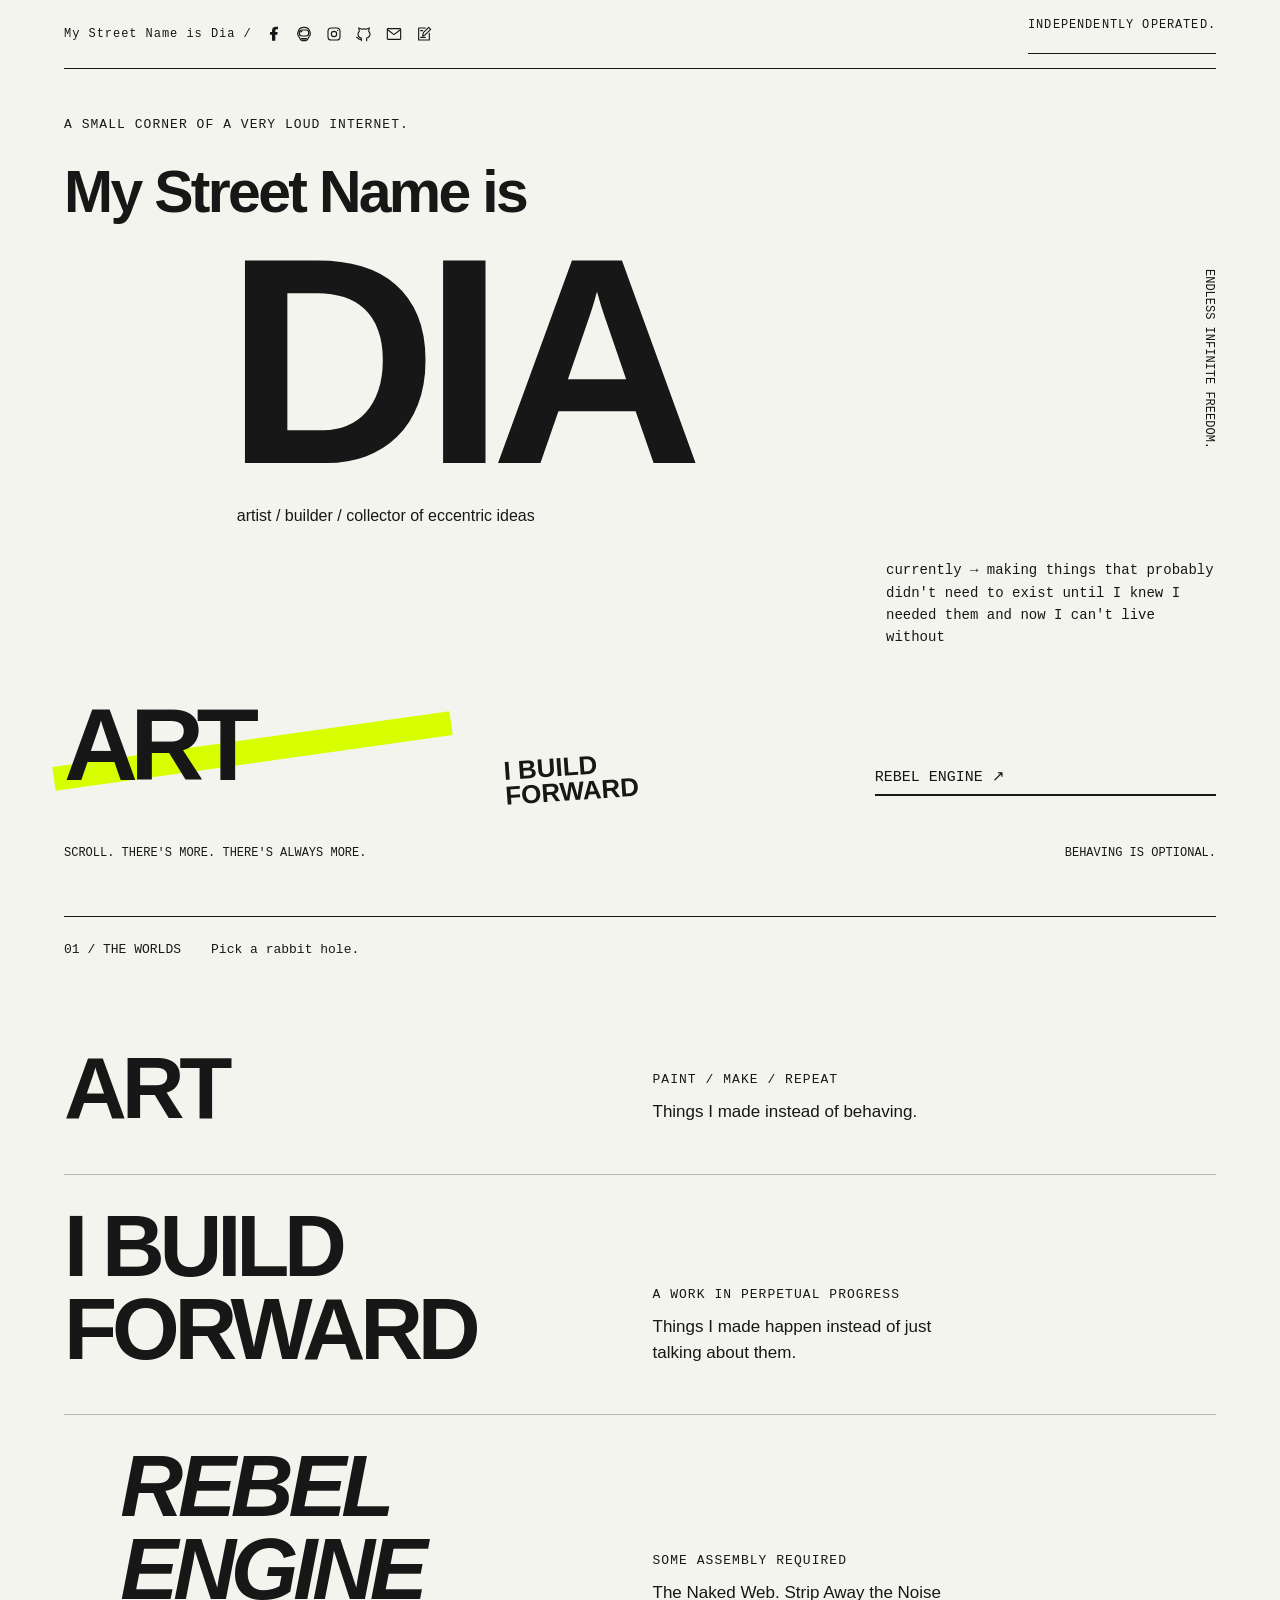
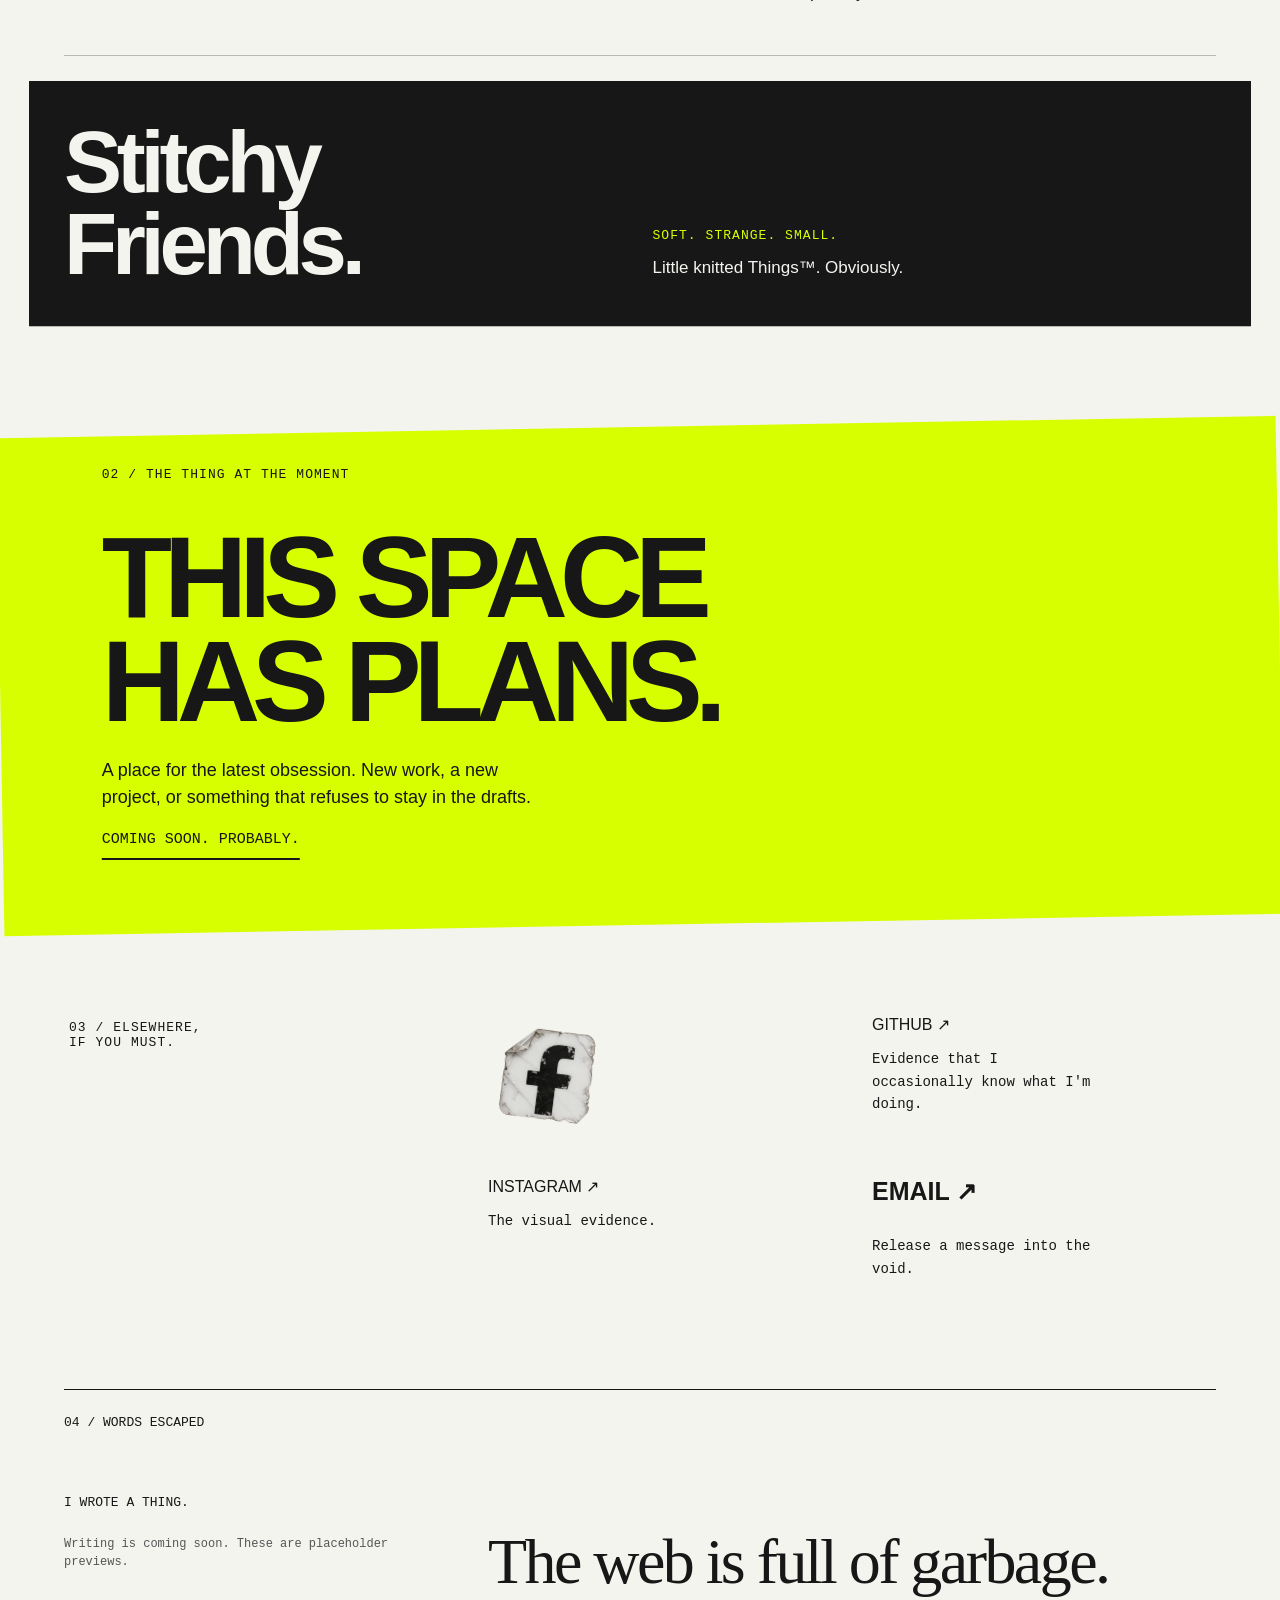
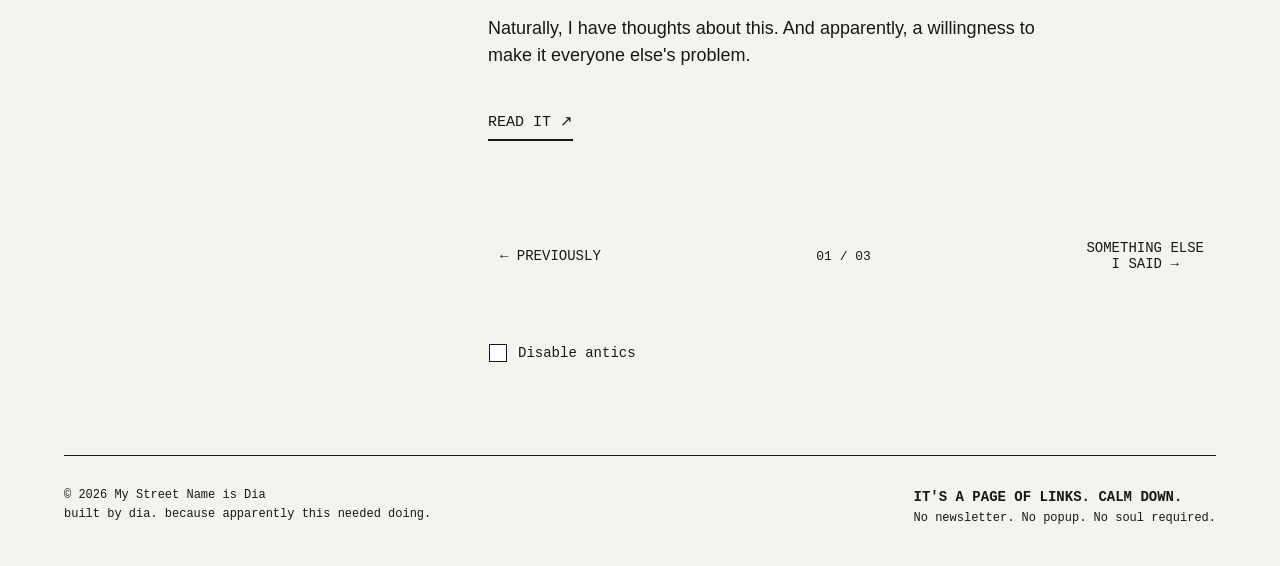
==== commit 4de0914c: "Updates to links and icons" ====
--- a/index.html
+++ b/index.html
@@ -64,13 +64,26 @@
 .facebook-sticker:hover::after,.facebook-sticker:focus-visible::after{opacity:1;animation:facebook-smolder 5s steps(1,end) infinite alternate}
 .facebook-sticker:hover img,.facebook-sticker:focus-visible img{opacity:0}
 @keyframes facebook-smolder{0.0000%{background-position:0.0000% 0.0000%}6.6667%{background-position:33.3333% 0.0000%}13.3333%{background-position:66.6667% 0.0000%}20.0000%{background-position:100.0000% 0.0000%}26.6667%{background-position:0.0000% 33.3333%}33.3333%{background-position:33.3333% 33.3333%}40.0000%{background-position:66.6667% 33.3333%}46.6667%{background-position:100.0000% 33.3333%}53.3333%{background-position:0.0000% 66.6667%}60.0000%{background-position:33.3333% 66.6667%}66.6667%{background-position:66.6667% 66.6667%}73.3333%{background-position:100.0000% 66.6667%}80.0000%{background-position:0.0000% 100.0000%}86.6667%{background-position:33.3333% 100.0000%}93.3333%{background-position:66.6667% 100.0000%}100.0000%{background-position:100.0000% 100.0000%}}
+
+/* Shift only the lower email tooltip 90px to the right. */
+.socials .email-stage .email-tooltip{left:76px}
+
+.independently-operated{position:relative;cursor:pointer;text-decoration:none;flex-shrink:0;touch-action:manipulation}
+.independently-operated:focus-visible{outline:3px solid #5850df;outline-offset:7px}
+.independent-word{position:relative;display:inline-block;white-space:nowrap}.independently-operated::after{content:"";position:absolute;left:0;right:0;bottom:-4px;height:1px;background:var(--ink);pointer-events:none}
+.independent-letter{display:inline-block;transform:translate(0,0);will-change:transform}
+
+
+.top .independently-operated .independent-word{max-width:none;text-align:inherit}.independently-operated.letters-smooshed::after{opacity:0}
 </style>
 <script src="assets/external-links.js" defer></script>
+<link rel="icon" type="image/svg+xml" href="assets/favicon.svg">
+<script src="assets/independent-letters.js" defer></script>
 </head>
 <body class="antics-on">
 <aside class="browser-hint" id="browser-hint" aria-label="Open in your browser" hidden><button class="hint-close" id="browser-hint-close" type="button" aria-label="Dismiss browser hint">×</button><p id="browser-hint-message"></p><button id="browser-hint-open" type="button" hidden>Try opening in Chrome</button></aside>
 <a class="skip" href="#main">Skip to content</a>
-<div class="shell"><header class="top"><div class="header-identity"><span>My Street Name is Dia /</span><nav class="header-socials" aria-label="Social and writing destinations"><a class="header-social" href="https://www.facebook.com/diainspace" target="_blank" rel="noopener noreferrer" aria-label="Facebook" title="Facebook"><img src="assets/facebook.svg" width="16" height="16" alt=""></a><a class="header-social" href="https://m.me/diainspace" target="_blank" rel="noopener noreferrer" aria-label="Facebook Messenger" title="Facebook Messenger"><img src="assets/messenger-astronaut.svg" width="16" height="16" alt=""></a><a class="header-social" href="https://www.instagram.com/diasommerer/" target="_blank" rel="noopener noreferrer" aria-label="Instagram" title="Instagram"><img src="assets/instagram.svg" width="16" height="16" alt=""></a><a class="header-social" href="https://github.com/diainspace/" target="_blank" rel="noopener noreferrer" aria-label="GitHub" title="GitHub"><img src="assets/github.svg" width="16" height="16" alt=""></a><span class="email-stage header-email"><span class="email-tease header-social" tabindex="0" aria-label="Email address" aria-disabled="true" aria-describedby="header-email-note"><img src="assets/email.svg" width="16" height="16" alt=""></span><span class="email-tooltip" id="header-email-note" role="tooltip" hidden><span class="email-tooltip-label">Here you go!</span><canvas role="img"></canvas><span class="email-tooltip-aside">Can't wait to hear from you!</span></span></span><a class="header-social" href="https://everydaypeople.artcollective.live/" target="_blank" rel="noopener noreferrer" aria-label="Everyday People — writing" title="Everyday People — writing"><img src="assets/writing.svg" width="16" height="16" alt=""></a></nav></div><span>INDEPENDENTLY OPERATED.</span></header>
+<div class="shell"><header class="top"><div class="header-identity"><span>My Street Name is Dia /</span><nav class="header-socials" aria-label="Social and writing destinations"><a class="header-social" href="https://www.facebook.com/diainspace" target="_blank" rel="noopener noreferrer" aria-label="Facebook" title="Facebook"><img src="assets/facebook.svg" width="16" height="16" alt=""></a><a class="header-social" href="https://m.me/diainspace" target="_blank" rel="noopener noreferrer" aria-label="Facebook Messenger" title="Facebook Messenger"><img src="assets/messenger-astronaut.svg" width="16" height="16" alt=""></a><a class="header-social" href="https://www.instagram.com/diasommerer/" target="_blank" rel="noopener noreferrer" aria-label="Instagram" title="Instagram"><img src="assets/instagram.svg" width="16" height="16" alt=""></a><a class="header-social" href="https://github.com/diainspace/" target="_blank" rel="noopener noreferrer" aria-label="GitHub" title="GitHub"><img src="assets/github.svg" width="16" height="16" alt=""></a><span class="email-stage header-email"><span class="email-tease header-social" tabindex="0" aria-label="Email address" aria-disabled="true" aria-describedby="header-email-note"><img src="assets/email.svg" width="16" height="16" alt=""></span><span class="email-tooltip" id="header-email-note" role="tooltip" hidden><span class="email-tooltip-label">Here you go!</span><canvas role="img"></canvas><span class="email-tooltip-aside">Can't wait to hear from you!</span></span></span><a class="header-social" href="https://everydaypeople.artcollective.live/" target="_blank" rel="noopener noreferrer" aria-label="Everyday People — writing" title="Everyday People — writing"><img src="assets/writing.svg" width="16" height="16" alt=""></a></nav></div><span class="independently-operated">INDEPENDENTLY OPERATED.</span></header>
 <main id="main"><section class="hero" aria-labelledby="name"><div class="eyebrow">A small corner of a very loud internet.</div><h1 class="name street-name" id="name"><span class="name-intro">My Street Name is</span><span class="name-dia">Dia</span></h1><p class="identity">artist / builder / collector of eccentric ideas</p><p class="current">currently → making things that probably didn't need to exist until I knew I needed them and now I can't live without</p><span class="margin-note" aria-hidden="true">ENDLESS INFINITE FREEDOM.</span><nav class="landing-links" aria-label="Primary destinations"><a class="destination art" href="https://artcollective.live/" target="_blank" rel="noopener noreferrer">ART</a><a class="destination forward" href="https://www.linkedin.com/in/diasommerer/" target="_blank" rel="noopener noreferrer">I BUILD<br>FORWARD</a><a class="destination engine" href="https://rebelengine.xyz/" target="_blank" rel="noopener noreferrer">REBEL ENGINE ↗</a></nav><div class="below"><span>SCROLL. THERE'S MORE. THERE'S ALWAYS MORE.</span><span class="optional-mischief">BEHAVING IS OPTIONAL.</span></div></section>
 <section class="worlds" aria-label="Major worlds"><div class="section-index"><span>01 / THE WORLDS</span><span>Pick a rabbit hole.</span></div><article class="world"><h2><a class="destination" href="https://artcollective.live/" target="_blank" rel="noopener noreferrer">ART</a></h2><p><span class="eyebrow">Paint / make / repeat</span>Things I made instead of behaving.</p></article><article class="world"><h2><a class="destination" href="https://www.linkedin.com/in/diasommerer/" target="_blank" rel="noopener noreferrer">I BUILD<br>FORWARD</a></h2><p><span class="eyebrow">A work in perpetual progress</span>Things I made happen instead of just talking about them.</p></article><article class="world"><h2><a class="destination" href="https://rebelengine.xyz/" target="_blank" rel="noopener noreferrer">REBEL<br>ENGINE</a></h2><p><span class="eyebrow">Some assembly required</span>The Naked Web. Strip Away the Noise</p></article><article class="world"><h2><a class="destination" href="https://stitchyfriends.xyz/" target="_blank" rel="noopener noreferrer">Stitchy<br>Friends.</a></h2><p><span class="eyebrow">Soft. Strange. Small.</span>Little knitted Things™. Obviously.</p></article></section>
 <section class="feature" aria-labelledby="featured"><div class="feature-inner"><div class="eyebrow">02 / THE THING AT THE MOMENT</div><h2 id="featured">THIS SPACE<br>HAS PLANS.</h2><p>A place for the latest obsession. New work, a new project, or something that refuses to stay in the drafts.</p><button class="destination" data-destination="Current feature">COMING SOON. PROBABLY.</button></div></section>
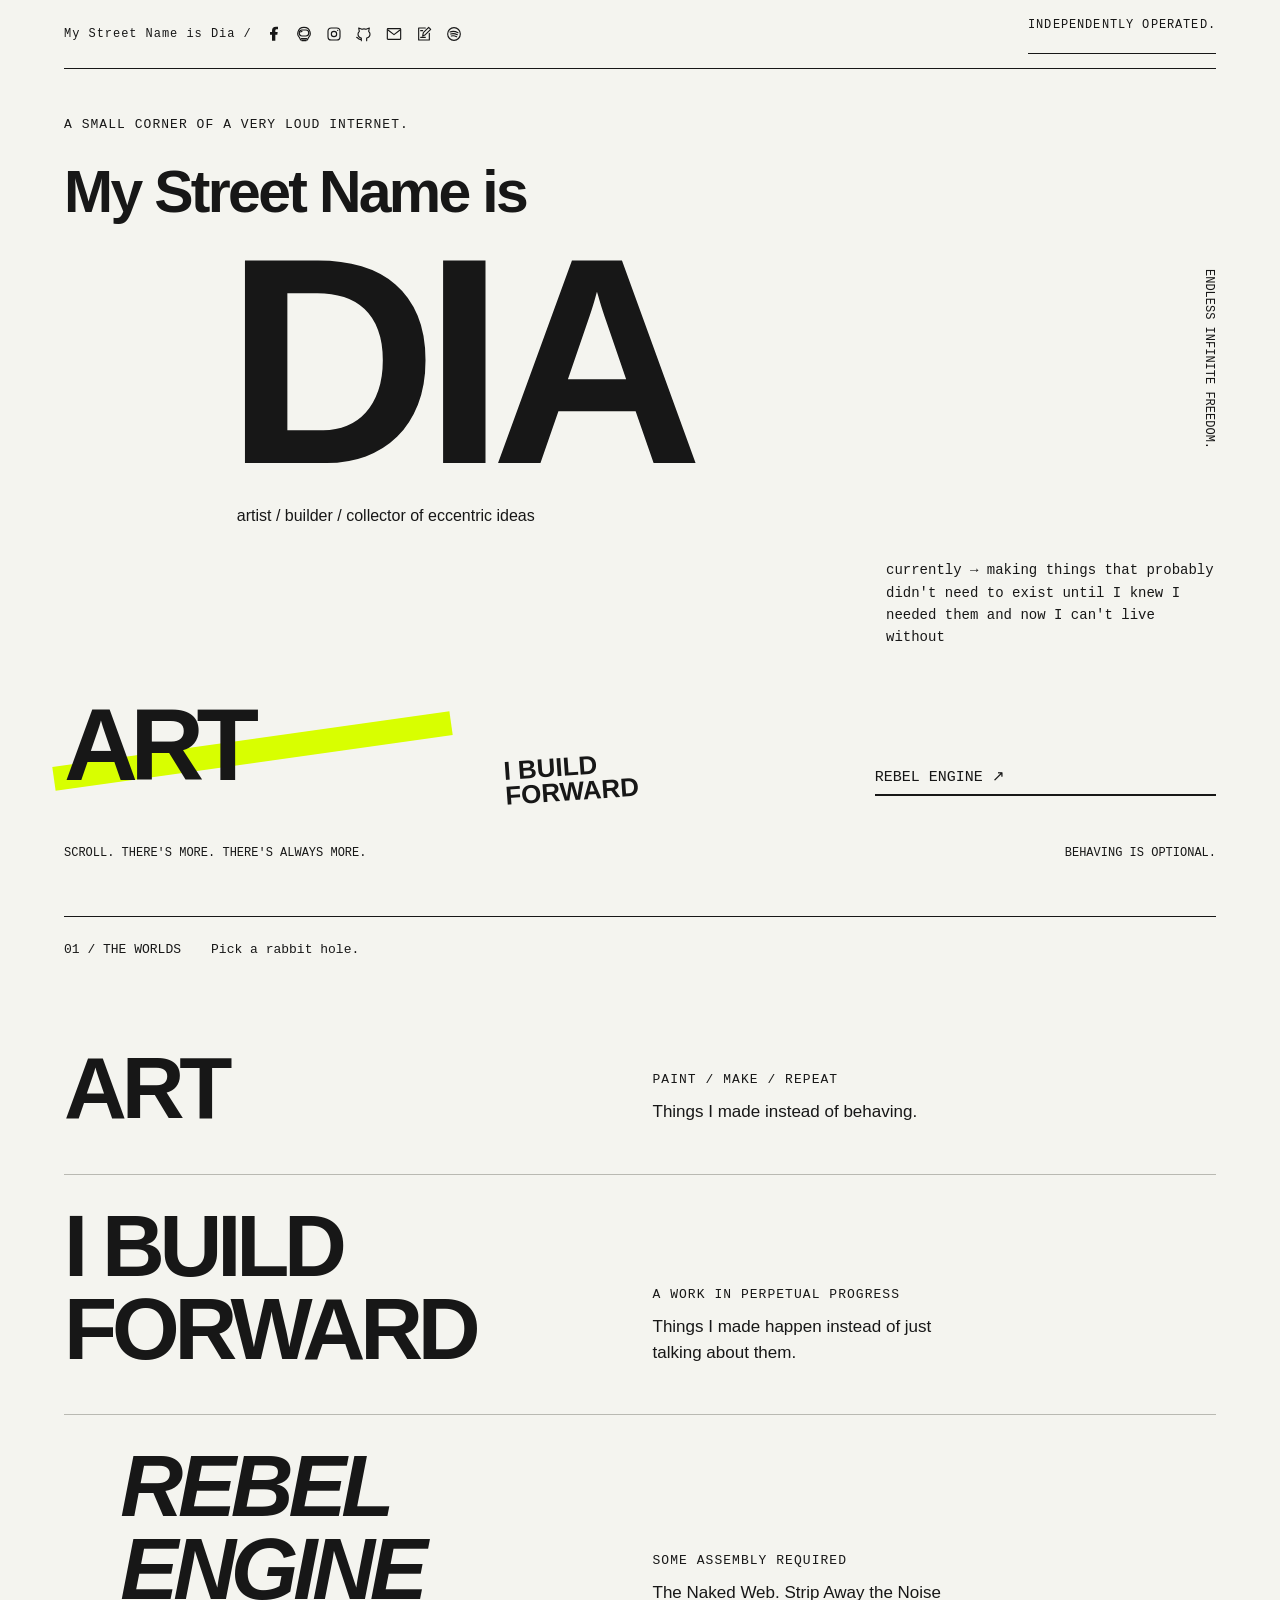
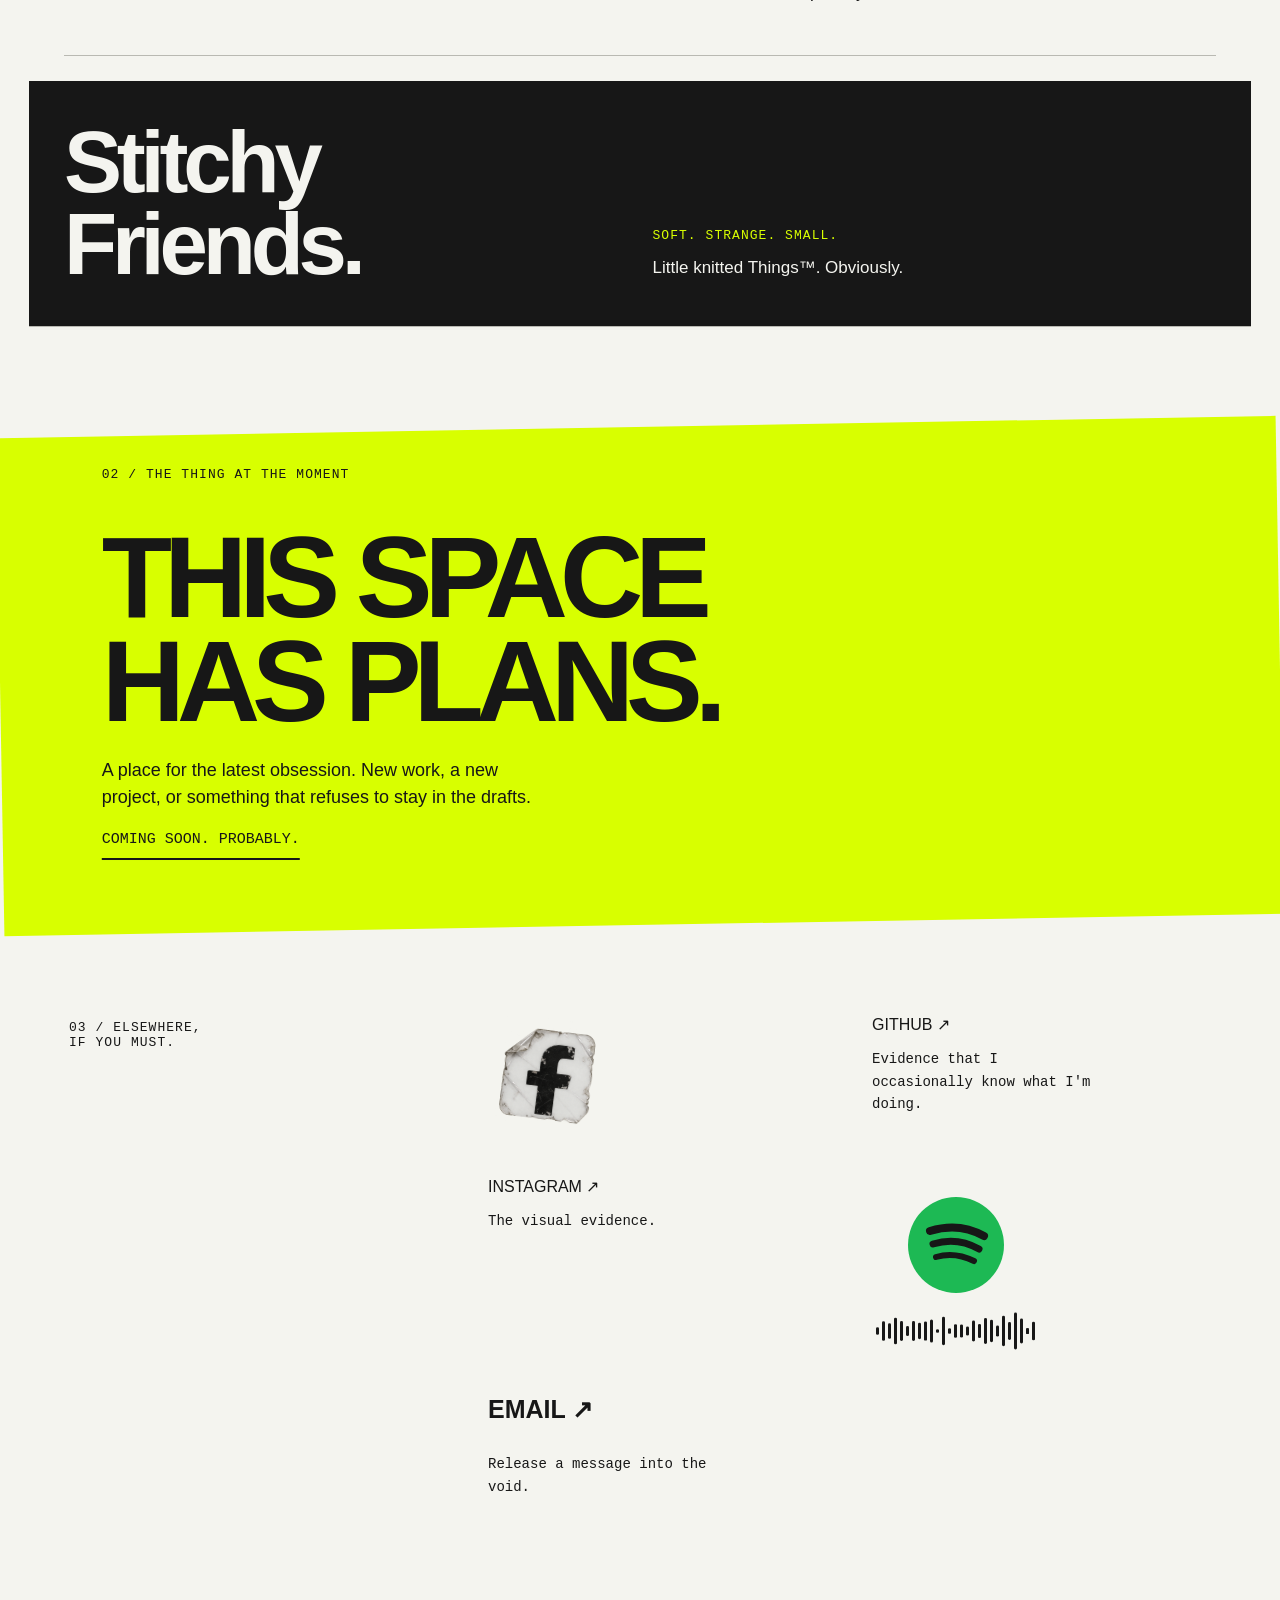
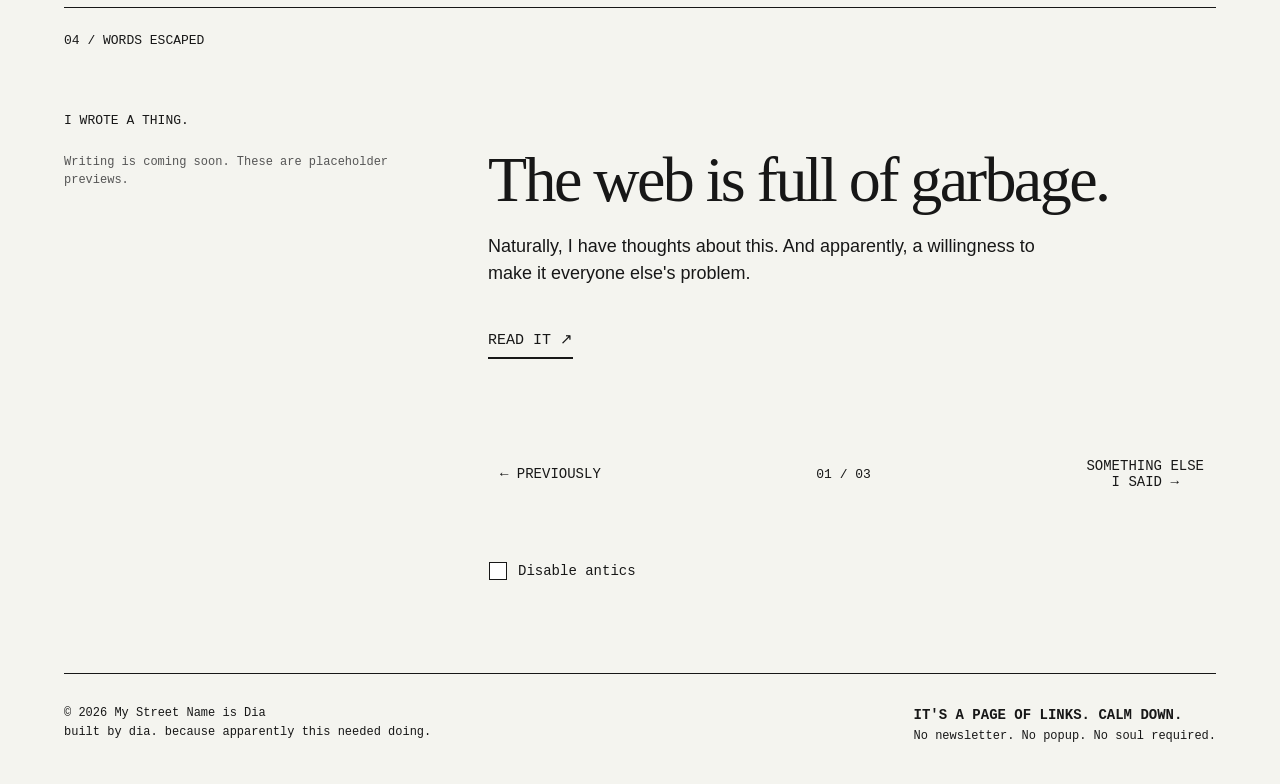
==== commit c01de441: "Spotify link updates plus analytics check for dev vs live" ====
--- a/index.html
+++ b/index.html
@@ -79,15 +79,16 @@
 <script src="assets/external-links.js" defer></script>
 <link rel="icon" type="image/svg+xml" href="assets/favicon.svg">
 <script src="assets/independent-letters.js" defer></script>
+<link rel="stylesheet" href="assets/spotify-effects.css">
 </head>
 <body class="antics-on">
 <aside class="browser-hint" id="browser-hint" aria-label="Open in your browser" hidden><button class="hint-close" id="browser-hint-close" type="button" aria-label="Dismiss browser hint">×</button><p id="browser-hint-message"></p><button id="browser-hint-open" type="button" hidden>Try opening in Chrome</button></aside>
 <a class="skip" href="#main">Skip to content</a>
-<div class="shell"><header class="top"><div class="header-identity"><span>My Street Name is Dia /</span><nav class="header-socials" aria-label="Social and writing destinations"><a class="header-social" href="https://www.facebook.com/diainspace" target="_blank" rel="noopener noreferrer" aria-label="Facebook" title="Facebook"><img src="assets/facebook.svg" width="16" height="16" alt=""></a><a class="header-social" href="https://m.me/diainspace" target="_blank" rel="noopener noreferrer" aria-label="Facebook Messenger" title="Facebook Messenger"><img src="assets/messenger-astronaut.svg" width="16" height="16" alt=""></a><a class="header-social" href="https://www.instagram.com/diasommerer/" target="_blank" rel="noopener noreferrer" aria-label="Instagram" title="Instagram"><img src="assets/instagram.svg" width="16" height="16" alt=""></a><a class="header-social" href="https://github.com/diainspace/" target="_blank" rel="noopener noreferrer" aria-label="GitHub" title="GitHub"><img src="assets/github.svg" width="16" height="16" alt=""></a><span class="email-stage header-email"><span class="email-tease header-social" tabindex="0" aria-label="Email address" aria-disabled="true" aria-describedby="header-email-note"><img src="assets/email.svg" width="16" height="16" alt=""></span><span class="email-tooltip" id="header-email-note" role="tooltip" hidden><span class="email-tooltip-label">Here you go!</span><canvas role="img"></canvas><span class="email-tooltip-aside">Can't wait to hear from you!</span></span></span><a class="header-social" href="https://everydaypeople.artcollective.live/" target="_blank" rel="noopener noreferrer" aria-label="Everyday People — writing" title="Everyday People — writing"><img src="assets/writing.svg" width="16" height="16" alt=""></a></nav></div><span class="independently-operated">INDEPENDENTLY OPERATED.</span></header>
+<div class="shell"><header class="top"><div class="header-identity"><span>My Street Name is Dia /</span><nav class="header-socials" aria-label="Social and writing destinations"><a class="header-social" href="https://www.facebook.com/diainspace" target="_blank" rel="noopener noreferrer" aria-label="Facebook" title="Facebook"><img src="assets/facebook.svg" width="16" height="16" alt=""></a><a class="header-social" href="https://m.me/diainspace" target="_blank" rel="noopener noreferrer" aria-label="Facebook Messenger" title="Facebook Messenger"><img src="assets/messenger-astronaut.svg" width="16" height="16" alt=""></a><a class="header-social" href="https://www.instagram.com/diasommerer/" target="_blank" rel="noopener noreferrer" aria-label="Instagram" title="Instagram"><img src="assets/instagram.svg" width="16" height="16" alt=""></a><a class="header-social" href="https://github.com/diainspace/" target="_blank" rel="noopener noreferrer" aria-label="GitHub" title="GitHub"><img src="assets/github.svg" width="16" height="16" alt=""></a><span class="email-stage header-email"><span class="email-tease header-social" tabindex="0" aria-label="Email address" aria-disabled="true" aria-describedby="header-email-note"><img src="assets/email.svg" width="16" height="16" alt=""></span><span class="email-tooltip" id="header-email-note" role="tooltip" hidden><span class="email-tooltip-label">Here you go!</span><canvas role="img"></canvas><span class="email-tooltip-aside">Can't wait to hear from you!</span></span></span><a class="header-social" href="https://everydaypeople.artcollective.live/" target="_blank" rel="noopener noreferrer" aria-label="Everyday People — writing" title="Everyday People — writing"><img src="assets/writing.svg" width="16" height="16" alt=""></a><a class="header-social" href="https://behave.rblnk.xyz/spotify/diainspace" target="_blank" rel="noopener noreferrer" aria-label="Spotify" title="Spotify"><img src="assets/spotify.svg" width="16" height="16" alt=""></a></nav></div><span class="independently-operated">INDEPENDENTLY OPERATED.</span></header>
 <main id="main"><section class="hero" aria-labelledby="name"><div class="eyebrow">A small corner of a very loud internet.</div><h1 class="name street-name" id="name"><span class="name-intro">My Street Name is</span><span class="name-dia">Dia</span></h1><p class="identity">artist / builder / collector of eccentric ideas</p><p class="current">currently → making things that probably didn't need to exist until I knew I needed them and now I can't live without</p><span class="margin-note" aria-hidden="true">ENDLESS INFINITE FREEDOM.</span><nav class="landing-links" aria-label="Primary destinations"><a class="destination art" href="https://artcollective.live/" target="_blank" rel="noopener noreferrer">ART</a><a class="destination forward" href="https://www.linkedin.com/in/diasommerer/" target="_blank" rel="noopener noreferrer">I BUILD<br>FORWARD</a><a class="destination engine" href="https://rebelengine.xyz/" target="_blank" rel="noopener noreferrer">REBEL ENGINE ↗</a></nav><div class="below"><span>SCROLL. THERE'S MORE. THERE'S ALWAYS MORE.</span><span class="optional-mischief">BEHAVING IS OPTIONAL.</span></div></section>
 <section class="worlds" aria-label="Major worlds"><div class="section-index"><span>01 / THE WORLDS</span><span>Pick a rabbit hole.</span></div><article class="world"><h2><a class="destination" href="https://artcollective.live/" target="_blank" rel="noopener noreferrer">ART</a></h2><p><span class="eyebrow">Paint / make / repeat</span>Things I made instead of behaving.</p></article><article class="world"><h2><a class="destination" href="https://www.linkedin.com/in/diasommerer/" target="_blank" rel="noopener noreferrer">I BUILD<br>FORWARD</a></h2><p><span class="eyebrow">A work in perpetual progress</span>Things I made happen instead of just talking about them.</p></article><article class="world"><h2><a class="destination" href="https://rebelengine.xyz/" target="_blank" rel="noopener noreferrer">REBEL<br>ENGINE</a></h2><p><span class="eyebrow">Some assembly required</span>The Naked Web. Strip Away the Noise</p></article><article class="world"><h2><a class="destination" href="https://stitchyfriends.xyz/" target="_blank" rel="noopener noreferrer">Stitchy<br>Friends.</a></h2><p><span class="eyebrow">Soft. Strange. Small.</span>Little knitted Things™. Obviously.</p></article></section>
 <section class="feature" aria-labelledby="featured"><div class="feature-inner"><div class="eyebrow">02 / THE THING AT THE MOMENT</div><h2 id="featured">THIS SPACE<br>HAS PLANS.</h2><p>A place for the latest obsession. New work, a new project, or something that refuses to stay in the drafts.</p><button class="destination" data-destination="Current feature">COMING SOON. PROBABLY.</button></div></section>
-<section class="elsewhere" aria-label="Social and contact destinations"><div class="eyebrow elsewhere-mischief">03 / ELSEWHERE,<br>IF YOU MUST.</div><div class="socials"><div><a class="facebook-sticker" href="https://www.facebook.com/diainspace" aria-label="Dia on Facebook" title="Facebook" target="_blank" rel="noopener noreferrer"><img src="assets/facebook-sticker.png" alt="Worn Facebook sticker with a partly peeled corner" width="110" height="110"></a></div><div><a class="destination" href="https://github.com/diainspace/" target="_blank" rel="noopener noreferrer">GITHUB ↗</a><p>Evidence that I occasionally know what I'm doing.</p></div><div><a class="destination" href="https://www.instagram.com/diasommerer/" target="_blank" rel="noopener noreferrer">INSTAGRAM ↗</a><p>The visual evidence.</p></div><div><span class="email-stage"><span class="destination email-tease" tabindex="0" aria-disabled="true" aria-describedby="email-note">EMAIL ↗</span><span class="email-tooltip" id="email-note" role="tooltip" hidden><span class="email-tooltip-label">Here you go!</span><canvas id="email-ink" role="img"></canvas><span class="email-tooltip-aside">Can't wait to hear from you!</span></span></span><p>Release a message into the void.</p></div></div></section>
+<section class="elsewhere" aria-label="Social and contact destinations"><div class="eyebrow elsewhere-mischief">03 / ELSEWHERE,<br>IF YOU MUST.</div><div class="socials"><div><a class="facebook-sticker" href="https://www.facebook.com/diainspace" aria-label="Dia on Facebook" title="Facebook" target="_blank" rel="noopener noreferrer"><img src="assets/facebook-sticker.png" alt="Worn Facebook sticker with a partly peeled corner" width="110" height="110"></a></div><div><a class="destination" href="https://github.com/diainspace/" target="_blank" rel="noopener noreferrer">GITHUB ↗</a><p>Evidence that I occasionally know what I'm doing.</p></div><div><a class="destination" href="https://www.instagram.com/diasommerer/" target="_blank" rel="noopener noreferrer">INSTAGRAM ↗</a><p>The visual evidence.</p></div><div><a class="spotify-player" href="https://behave.rblnk.xyz/spotify/diainspace" target="_blank" rel="noopener noreferrer" aria-label="Dia on Spotify" title="Spotify"><img class="spotify-bounce" src="assets/spotify-green.svg" width="100" height="100" alt="Spotify"><img class="spotify-waves" src="assets/spotify-soundwaves.svg" width="160" height="40" alt="" aria-hidden="true"></a></div><div><span class="email-stage"><span class="destination email-tease" tabindex="0" aria-disabled="true" aria-describedby="email-note">EMAIL ↗</span><span class="email-tooltip" id="email-note" role="tooltip" hidden><span class="email-tooltip-label">Here you go!</span><canvas id="email-ink" role="img"></canvas><span class="email-tooltip-aside">Can't wait to hear from you!</span></span></span><p>Release a message into the void.</p></div></div></section>
 <section class="writing" aria-labelledby="post-title"><div class="section-index"><span>04 / WORDS ESCAPED</span></div><div class="writing-layout"><div><p class="blog-label" id="blog-label">I WROTE A THING.</p><span class="sample">Writing is coming soon. These are placeholder previews.</span></div><div><div id="post" aria-live="polite" aria-atomic="true"><h2 id="post-title">The web is full of garbage.</h2><p class="excerpt" id="excerpt">Naturally, I have thoughts about this. And apparently, a willingness to make it everyone else's problem.</p></div><button class="destination read" data-destination="Blog post">READ IT ↗</button><div class="navigation" aria-label="Sample post navigation"><button class="wander" id="previous" aria-label="Previous sample post">← PREVIOUSLY</button><span class="count" id="count">01 / 03</span><button class="wander" id="next" aria-label="Next sample post">SOMETHING ELSE<br>I SAID →</button></div><div class="antics-switch"><label><span class="checkbox-wrap"><input id="disable-antics" type="checkbox"><span class="runaway-check" aria-hidden="true">✓</span></span> Disable antics</label><span class="switch-response" id="switch-response" role="status"></span></div></div></div></section></main>
 <footer><span>© <span id="year">2026</span> My Street Name is Dia<br>built by dia. because apparently this needed doing.</span><span><strong>IT'S A PAGE OF LINKS. CALM DOWN.</strong><br>No newsletter. No popup. No soul required.</span></footer></div><div class="notice" role="status" id="notice"></div>
 <script>
@@ -260,5 +261,6 @@
 
 </script>
 
-<!-- Cloudflare Web Analytics --><script type='module' src='https://static.cloudflareinsights.com/beacon.min.js' data-cf-beacon='{"token": "fa8f8c5c296a492f874f1be118456152"}'></script><!-- End Cloudflare Web Analytics -->
+<!-- Cloudflare Web Analytics: load only on the live HTTPS hostname. -->
+<script src="assets/analytics.js" defer></script>
 </body></html>
--- a/assets/spotify-effects.css
+++ b/assets/spotify-effects.css
@@ -0,0 +1,64 @@
+/* Elsewhere Spotify: decorative motion, independent of actual playback. */
+.spotify-player {
+    display: inline-flex;
+    flex-direction: column;
+    align-items: center;
+    gap: 16px;
+    padding: 18px 4px 4px;
+    width: 168px;
+}
+
+.spotify-bounce {
+    display: block;
+    width: 100px;
+    height: 100px;
+    animation: spotify-bounce 4.8s ease-in-out infinite;
+}
+
+.spotify-waves {
+    display: block;
+    width: 160px;
+    height: 40px;
+    pointer-events: none;
+}
+
+.spotify-player:focus-visible .spotify-bounce {
+    animation-play-state: paused;
+}
+
+@keyframes spotify-bounce {
+    0%, 100% { transform: translateY(0) rotate(-3deg); }
+    50% { transform: translateY(-14px) rotate(3deg); }
+}
+
+@media (max-width: 700px) {
+    .spotify-player { width: 128px; }
+    .spotify-bounce { width: 88px; height: 88px; }
+    .spotify-waves { width: 120px; }
+}
+
+/* Hover turns the imaginary volume up. Keyboard focus gets the same effect. */
+.spotify-bounce {
+    transition: transform 0.3s ease-out, filter 0.3s ease-out;
+}
+
+.spotify-waves {
+    transform-origin: center;
+}
+
+.spotify-player:hover .spotify-bounce,
+.spotify-player:focus-visible .spotify-bounce {
+    animation: none;
+    transform: translateY(-10px) rotate(12deg) scale(1.08);
+    filter: drop-shadow(0 5px 7px rgba(29, 185, 84, 0.3));
+}
+
+.spotify-player:hover .spotify-waves,
+.spotify-player:focus-visible .spotify-waves {
+    animation: spotify-volume-up 0.65s ease-in-out infinite alternate;
+}
+
+@keyframes spotify-volume-up {
+    from { transform: scale(1.03, 1.15); }
+    to { transform: scale(1.08, 1.55); }
+}
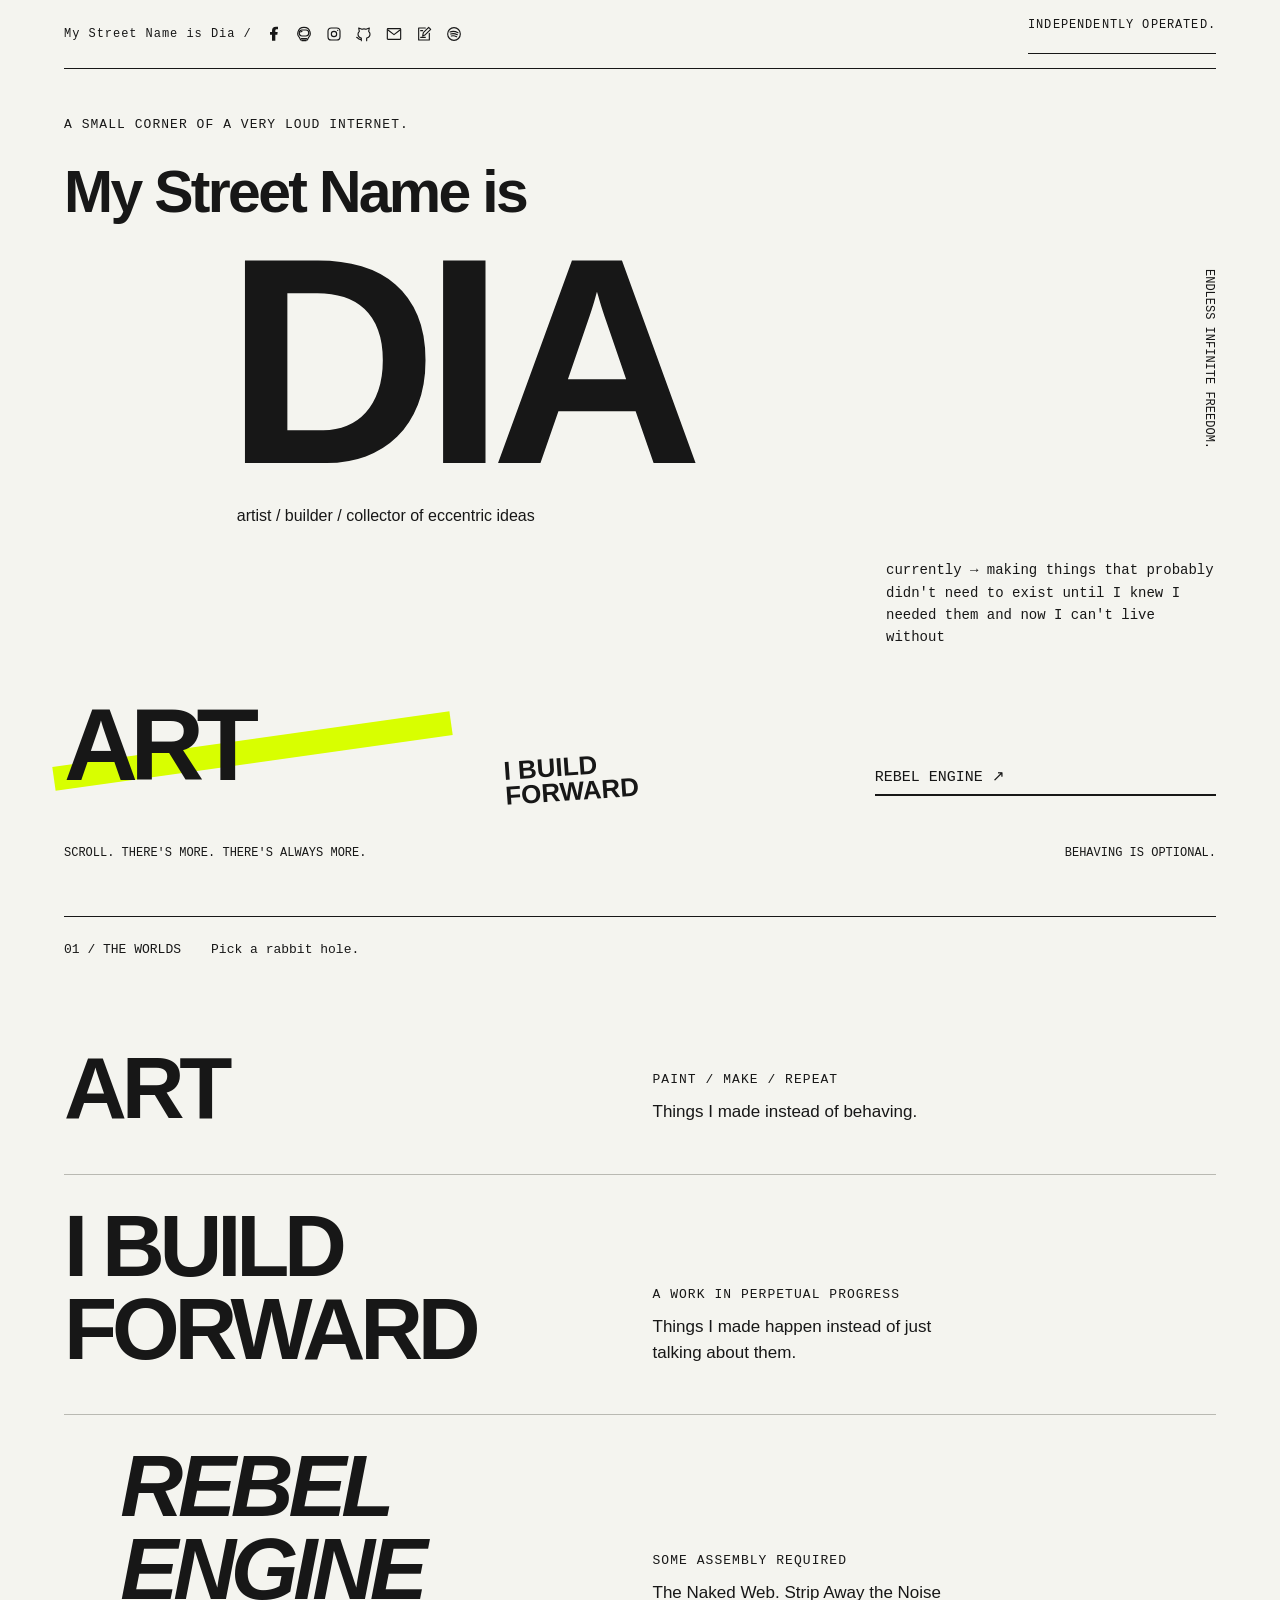
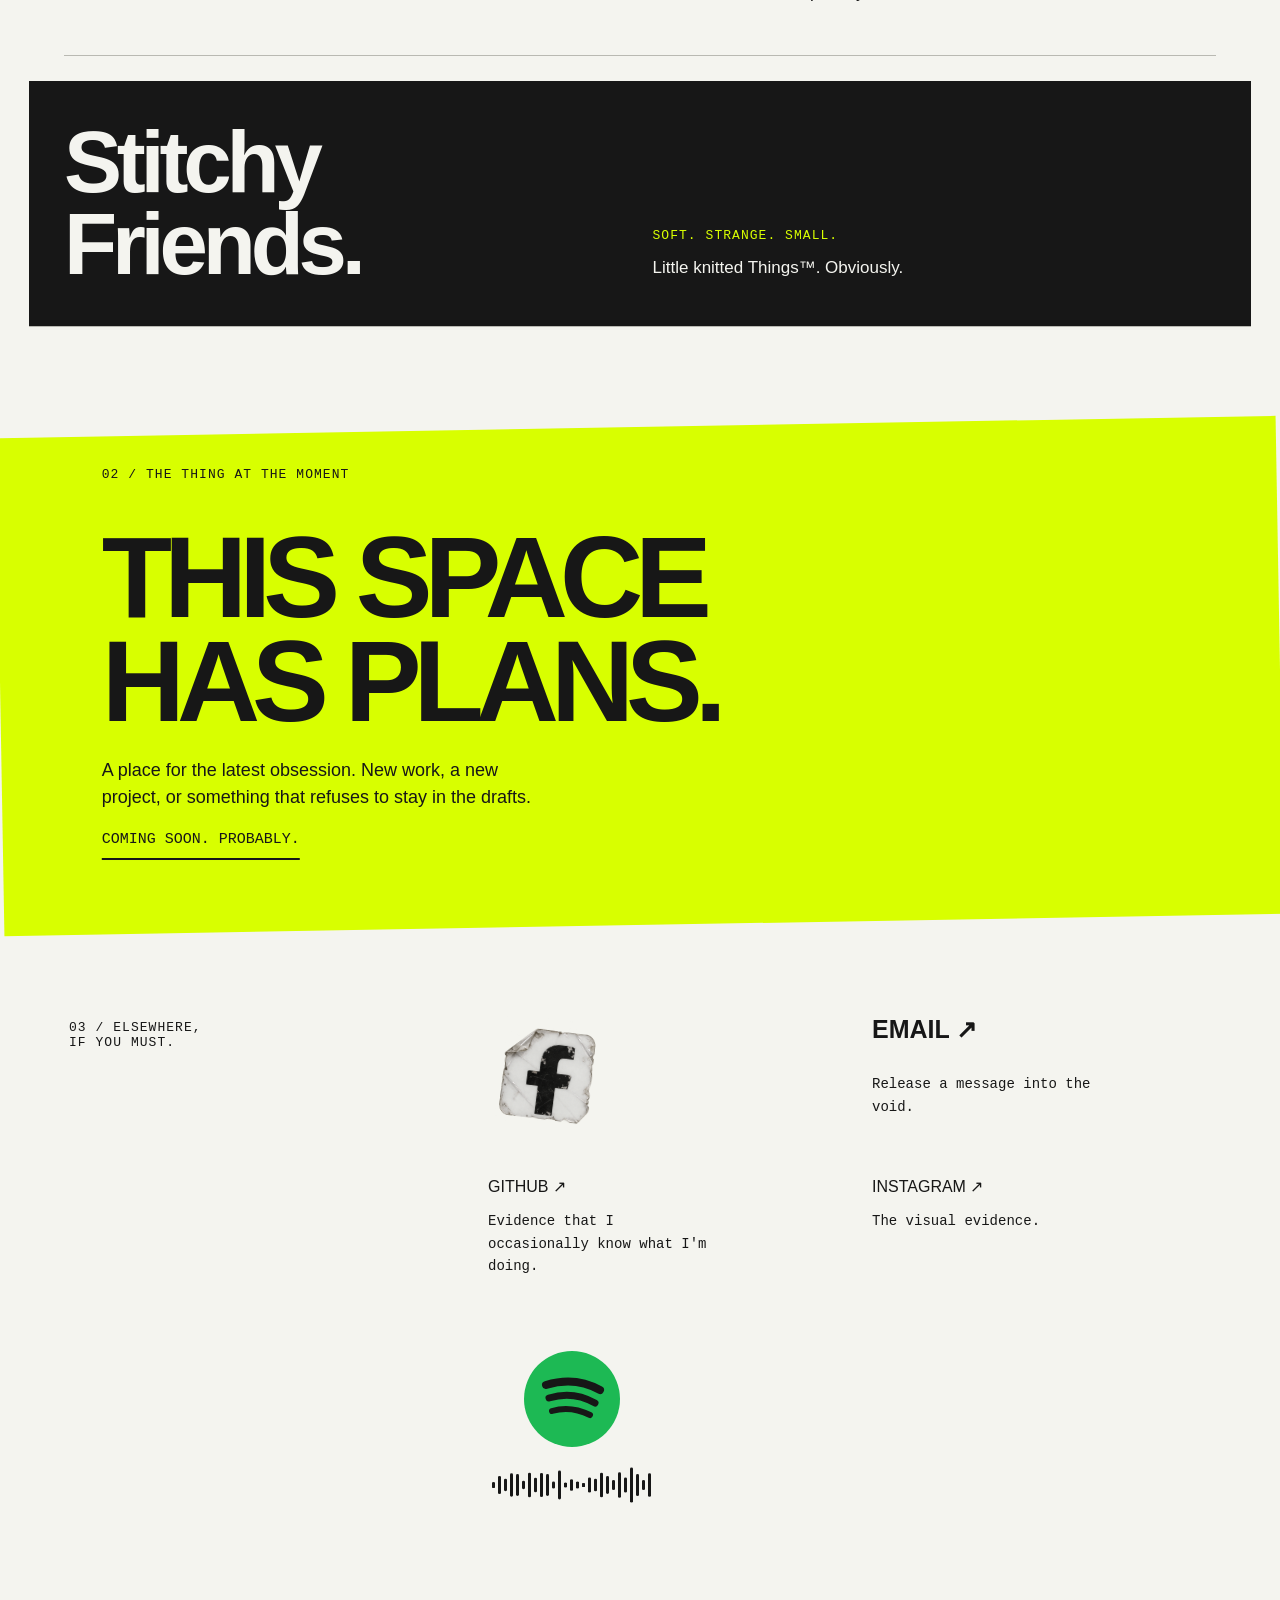
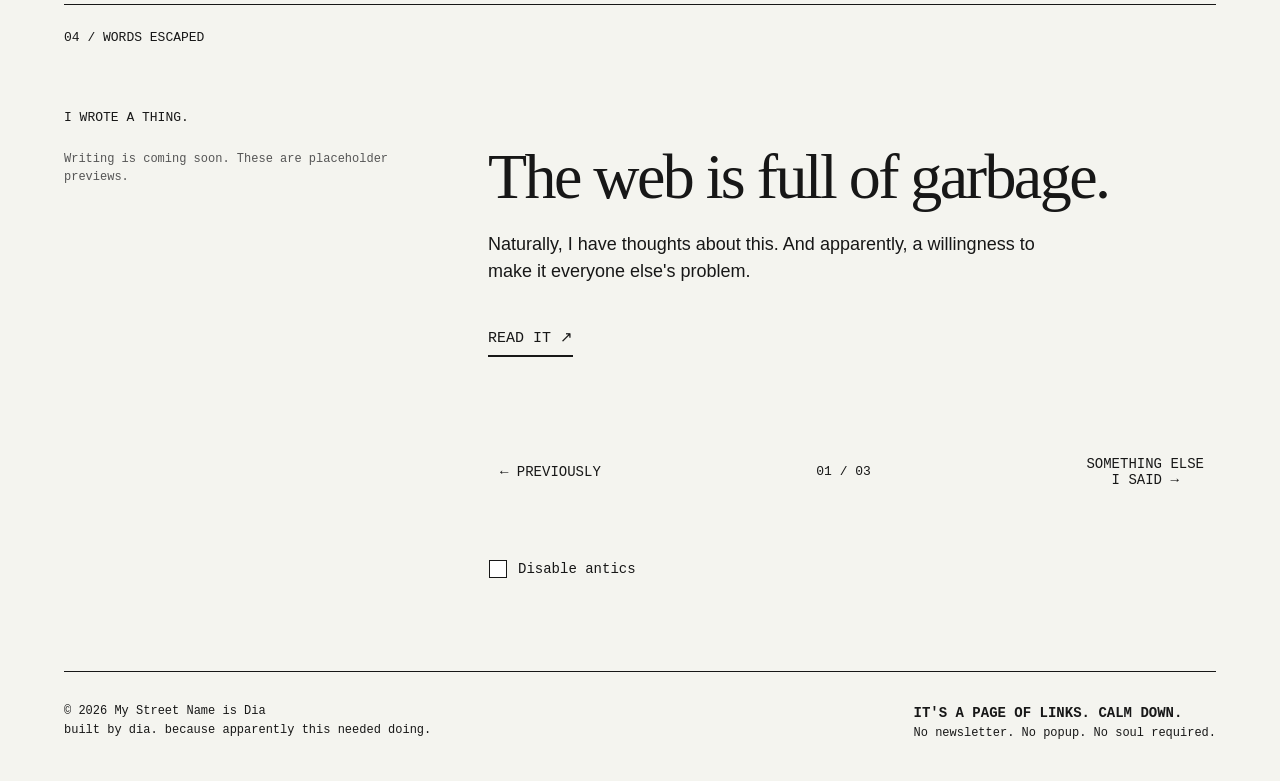
==== commit 28f0b2a6: "reordered email link under elsewhere" ====
--- a/index.html
+++ b/index.html
@@ -88,7 +88,7 @@
 <main id="main"><section class="hero" aria-labelledby="name"><div class="eyebrow">A small corner of a very loud internet.</div><h1 class="name street-name" id="name"><span class="name-intro">My Street Name is</span><span class="name-dia">Dia</span></h1><p class="identity">artist / builder / collector of eccentric ideas</p><p class="current">currently → making things that probably didn't need to exist until I knew I needed them and now I can't live without</p><span class="margin-note" aria-hidden="true">ENDLESS INFINITE FREEDOM.</span><nav class="landing-links" aria-label="Primary destinations"><a class="destination art" href="https://artcollective.live/" target="_blank" rel="noopener noreferrer">ART</a><a class="destination forward" href="https://www.linkedin.com/in/diasommerer/" target="_blank" rel="noopener noreferrer">I BUILD<br>FORWARD</a><a class="destination engine" href="https://rebelengine.xyz/" target="_blank" rel="noopener noreferrer">REBEL ENGINE ↗</a></nav><div class="below"><span>SCROLL. THERE'S MORE. THERE'S ALWAYS MORE.</span><span class="optional-mischief">BEHAVING IS OPTIONAL.</span></div></section>
 <section class="worlds" aria-label="Major worlds"><div class="section-index"><span>01 / THE WORLDS</span><span>Pick a rabbit hole.</span></div><article class="world"><h2><a class="destination" href="https://artcollective.live/" target="_blank" rel="noopener noreferrer">ART</a></h2><p><span class="eyebrow">Paint / make / repeat</span>Things I made instead of behaving.</p></article><article class="world"><h2><a class="destination" href="https://www.linkedin.com/in/diasommerer/" target="_blank" rel="noopener noreferrer">I BUILD<br>FORWARD</a></h2><p><span class="eyebrow">A work in perpetual progress</span>Things I made happen instead of just talking about them.</p></article><article class="world"><h2><a class="destination" href="https://rebelengine.xyz/" target="_blank" rel="noopener noreferrer">REBEL<br>ENGINE</a></h2><p><span class="eyebrow">Some assembly required</span>The Naked Web. Strip Away the Noise</p></article><article class="world"><h2><a class="destination" href="https://stitchyfriends.xyz/" target="_blank" rel="noopener noreferrer">Stitchy<br>Friends.</a></h2><p><span class="eyebrow">Soft. Strange. Small.</span>Little knitted Things™. Obviously.</p></article></section>
 <section class="feature" aria-labelledby="featured"><div class="feature-inner"><div class="eyebrow">02 / THE THING AT THE MOMENT</div><h2 id="featured">THIS SPACE<br>HAS PLANS.</h2><p>A place for the latest obsession. New work, a new project, or something that refuses to stay in the drafts.</p><button class="destination" data-destination="Current feature">COMING SOON. PROBABLY.</button></div></section>
-<section class="elsewhere" aria-label="Social and contact destinations"><div class="eyebrow elsewhere-mischief">03 / ELSEWHERE,<br>IF YOU MUST.</div><div class="socials"><div><a class="facebook-sticker" href="https://www.facebook.com/diainspace" aria-label="Dia on Facebook" title="Facebook" target="_blank" rel="noopener noreferrer"><img src="assets/facebook-sticker.png" alt="Worn Facebook sticker with a partly peeled corner" width="110" height="110"></a></div><div><a class="destination" href="https://github.com/diainspace/" target="_blank" rel="noopener noreferrer">GITHUB ↗</a><p>Evidence that I occasionally know what I'm doing.</p></div><div><a class="destination" href="https://www.instagram.com/diasommerer/" target="_blank" rel="noopener noreferrer">INSTAGRAM ↗</a><p>The visual evidence.</p></div><div><a class="spotify-player" href="https://behave.rblnk.xyz/spotify/diainspace" target="_blank" rel="noopener noreferrer" aria-label="Dia on Spotify" title="Spotify"><img class="spotify-bounce" src="assets/spotify-green.svg" width="100" height="100" alt="Spotify"><img class="spotify-waves" src="assets/spotify-soundwaves.svg" width="160" height="40" alt="" aria-hidden="true"></a></div><div><span class="email-stage"><span class="destination email-tease" tabindex="0" aria-disabled="true" aria-describedby="email-note">EMAIL ↗</span><span class="email-tooltip" id="email-note" role="tooltip" hidden><span class="email-tooltip-label">Here you go!</span><canvas id="email-ink" role="img"></canvas><span class="email-tooltip-aside">Can't wait to hear from you!</span></span></span><p>Release a message into the void.</p></div></div></section>
+<section class="elsewhere" aria-label="Social and contact destinations"><div class="eyebrow elsewhere-mischief">03 / ELSEWHERE,<br>IF YOU MUST.</div><div class="socials"><div><a class="facebook-sticker" href="https://www.facebook.com/diainspace" aria-label="Dia on Facebook" title="Facebook" target="_blank" rel="noopener noreferrer"><img src="assets/facebook-sticker.png" alt="Worn Facebook sticker with a partly peeled corner" width="110" height="110"></a></div><div><span class="email-stage"><span class="destination email-tease" tabindex="0" aria-disabled="true" aria-describedby="email-note">EMAIL ↗</span><span class="email-tooltip" id="email-note" role="tooltip" hidden><span class="email-tooltip-label">Here you go!</span><canvas id="email-ink" role="img"></canvas><span class="email-tooltip-aside">Can't wait to hear from you!</span></span></span><p>Release a message into the void.</p></div><div><a class="destination" href="https://github.com/diainspace/" target="_blank" rel="noopener noreferrer">GITHUB ↗</a><p>Evidence that I occasionally know what I'm doing.</p></div><div><a class="destination" href="https://www.instagram.com/diasommerer/" target="_blank" rel="noopener noreferrer">INSTAGRAM ↗</a><p>The visual evidence.</p></div><div><a class="spotify-player" href="https://behave.rblnk.xyz/spotify/diainspace" target="_blank" rel="noopener noreferrer" aria-label="Dia on Spotify" title="Spotify"><img class="spotify-bounce" src="assets/spotify-green.svg" width="100" height="100" alt="Spotify"><img class="spotify-waves" src="assets/spotify-soundwaves.svg" width="160" height="40" alt="" aria-hidden="true"></a></div></div></section>
 <section class="writing" aria-labelledby="post-title"><div class="section-index"><span>04 / WORDS ESCAPED</span></div><div class="writing-layout"><div><p class="blog-label" id="blog-label">I WROTE A THING.</p><span class="sample">Writing is coming soon. These are placeholder previews.</span></div><div><div id="post" aria-live="polite" aria-atomic="true"><h2 id="post-title">The web is full of garbage.</h2><p class="excerpt" id="excerpt">Naturally, I have thoughts about this. And apparently, a willingness to make it everyone else's problem.</p></div><button class="destination read" data-destination="Blog post">READ IT ↗</button><div class="navigation" aria-label="Sample post navigation"><button class="wander" id="previous" aria-label="Previous sample post">← PREVIOUSLY</button><span class="count" id="count">01 / 03</span><button class="wander" id="next" aria-label="Next sample post">SOMETHING ELSE<br>I SAID →</button></div><div class="antics-switch"><label><span class="checkbox-wrap"><input id="disable-antics" type="checkbox"><span class="runaway-check" aria-hidden="true">✓</span></span> Disable antics</label><span class="switch-response" id="switch-response" role="status"></span></div></div></div></section></main>
 <footer><span>© <span id="year">2026</span> My Street Name is Dia<br>built by dia. because apparently this needed doing.</span><span><strong>IT'S A PAGE OF LINKS. CALM DOWN.</strong><br>No newsletter. No popup. No soul required.</span></footer></div><div class="notice" role="status" id="notice"></div>
 <script>
